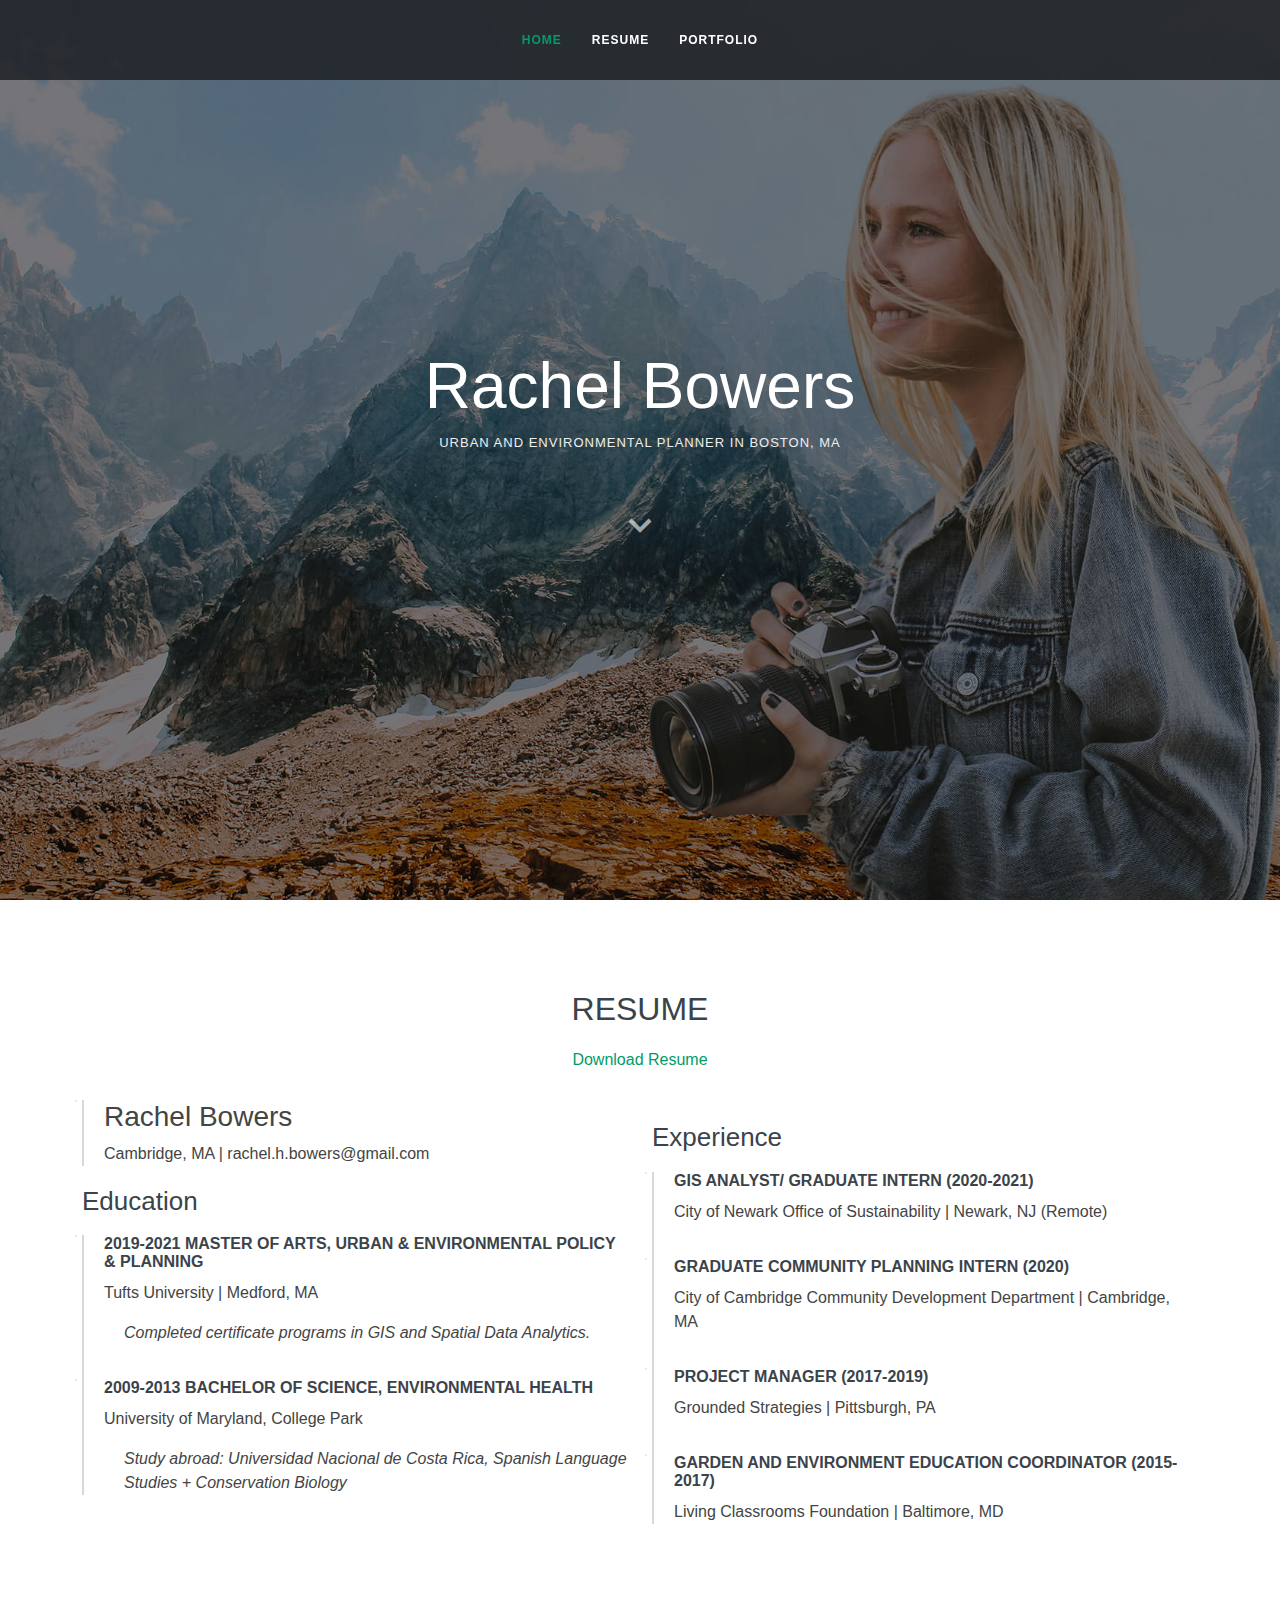
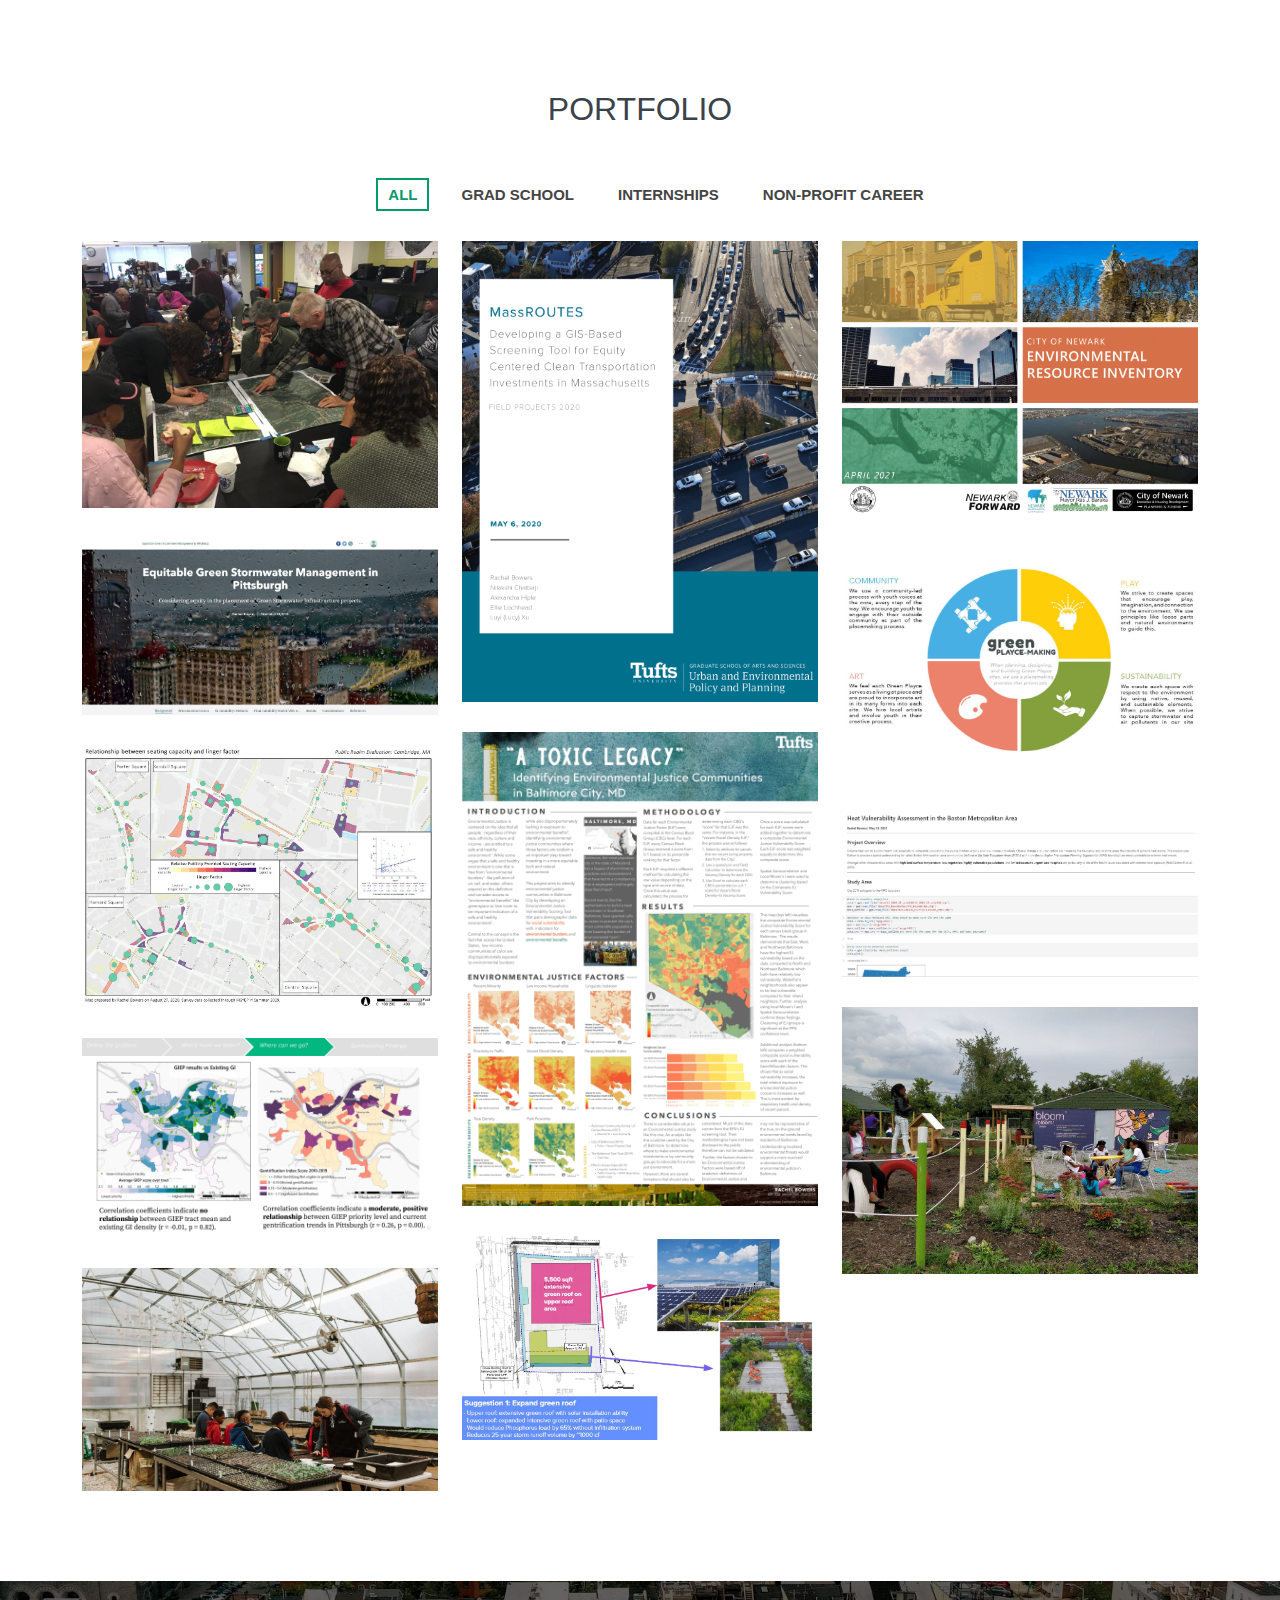
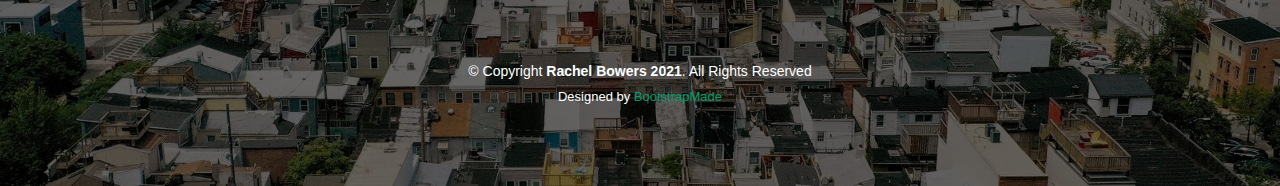
==== index.html @ 79c15deb "updated how to click on portfolio links" ====
<!DOCTYPE html>
<html lang="en">

<head>
  <meta charset="utf-8">
  <meta content="width=device-width, initial-scale=1.0" name="viewport">

  <title>Rachel Bowers Portfolio</title>
  <meta content="" name="description">
  <meta content="" name="keywords">

  <!-- Favicons -->
  <link href="assets/img/favicon.png" rel="icon">
  <link href="assets/img/apple-touch-icon.png" rel="apple-touch-icon">

  <!-- Google Fonts -->
  <link href="https://fonts.googleapis.com/css?family=Open+Sans:300,300i,400,400i,600,600i,700,700i|Raleway:300,300i,400,400i,500,500i,600,600i,700,700i|Satisfy" rel="stylesheet">

  <!-- Vendor CSS Files -->
  <link href="assets/vendor/bootstrap/css/bootstrap.min.css" rel="stylesheet">
  <link href="assets/vendor/bootstrap-icons/bootstrap-icons.css" rel="stylesheet">
  <link href="assets/vendor/boxicons/css/boxicons.min.css" rel="stylesheet">
  <link href="assets/vendor/glightbox/css/glightbox.min.css" rel="stylesheet">
  <link href="assets/vendor/swiper/swiper-bundle.min.css" rel="stylesheet">

  <!-- Template Main CSS File -->
  <link href="assets/css/style.css" rel="stylesheet">

  <!-- =======================================================
  * Template Name: Laura - v4.2.0
  * Template URL: https://bootstrapmade.com/laura-free-creative-bootstrap-theme/
  * Author: BootstrapMade.com
  * License: https://bootstrapmade.com/license/
  ======================================================== -->
</head>

<body>

  <!-- ======= Header ======= -->
  <header id="header" class="fixed-top d-flex justify-content-center align-items-center header-transparent">

    <nav id="navbar" class="navbar">
      <ul>
        <li><a class="nav-link scrollto active" href="#hero">Home</a></li>
        <li><a class="nav-link scrollto" href="#resume">Resume</a></li>
        <li><a class="nav-link scrollto " href="#portfolio">Portfolio</a></li>
      </ul>
      <i class="bi bi-list mobile-nav-toggle"></i>
    </nav><!-- .navbar -->

  </header><!-- End Header -->

  <!-- ======= Hero Section ======= -->
  <section id="hero">
    <div class="hero-container">
      <h1>Rachel Bowers</h1>
      <h2>Urban and Environmental Planner in Boston, MA</h2>
      <a href="#about" class="btn-scroll scrollto" title="Scroll Down"><i class="bx bx-chevron-down"></i></a>
    </div>
  </section><!-- End Hero -->

  <main id="main">

    <!-- ======= My Resume Section ======= -->
    <section id="resume" class="resume">
      <div class="container">

        <div class="section-title">
          <span></span>
          <h2>Resume</h2>
          <p><a href="https://drive.google.com/file/d/1RMdsKe_zw7Ka8RPhaP7Cl99jAhT2v9xY/view?usp=sharing">Download Resume</a></p>
        </div>

        <div class="row">
          <div class="col-lg-6">
            <div class="resume-item pb-0">
              <h3>Rachel Bowers</h3>
              <p> Cambridge, MA | rachel.h.bowers@gmail.com</p>
            </div>

            <h3 class="resume-title">Education</h3>
            <div class="resume-item">
              <h4>2019-2021 Master of Arts, Urban & Environmental Policy & Planning</h4>
              <p>Tufts University | Medford, MA</p>
              <p>
              <ul>
                <p><em>Completed certificate programs in GIS and Spatial Data Analytics.</em> </p>
              </ul>
              </p>
            </div>
            <div class="resume-item">
              <h4>2009-2013 Bachelor of Science, Environmental Health</h4>
              <p>University of Maryland, College Park</p>
              <ul>
                <p><em>Study abroad: Universidad Nacional de Costa Rica, Spanish Language Studies + Conservation Biology</em></p>
            </ul>
            </div>

          </div>
          
          <div class="col-lg-6">
            <h3 class="resume-title">Experience</h3>
            <div class="resume-item">
              <h4>GIS Analyst/ Graduate Intern (2020-2021)</h4>
              <p>City of Newark Office of Sustainability | Newark, NJ (Remote)</p>

            </div>
            <div class="resume-item">
              <h4>Graduate Community Planning Intern (2020)</h4>
              <p>City of Cambridge Community Development Department | Cambridge, MA</p>

            </div>
            <div class="resume-item">
              <h4>Project Manager (2017-2019)</h4>
              <p>Grounded Strategies | Pittsburgh, PA</p>

            </div>
            <div class="resume-item">
              <h4>Garden and Environment Education Coordinator (2015-2017)</h4>
              <p>Living Classrooms Foundation | Baltimore, MD</p>

            </div>
          </div>
        </div>

      </div>
      
    </section><!-- End My Resume Section -->

   
    <!-- ======= My Portfolio Section ======= -->
    <section id="portfolio" class="portfolio">
      <div class="container">

        <div class="section-title">
          <span></span>
          <h2>Portfolio</h2>
          <p></p>
        </div>

        <ul id="portfolio-flters" class="d-flex justify-content-center">
          <li data-filter="*" class="filter-active">All</li>
          <li data-filter=".filter-app">Grad School</li>
          <li data-filter=".filter-card">Internships</li>
          <li data-filter=".filter-web">Non-Profit Career</li>
        </ul>

        <div class="row portfolio-container">



          <div class="col-lg-4 col-md-6 portfolio-item filter-web">
            <div class="portfolio-img"><img src="assets/img/portfolio/GSI-5.jpg" class="img-fluid" alt=""></div>
            <div class="portfolio-info">
              <p><a href= "Grounded_GSI.html" class="details-link" title="Click for Description"> Grounded Green Stormwater Infratructure</a></p>
              <p>Non-Profit Career</p>

            </div>
          </div>

          <div class="col-lg-4 col-md-6 portfolio-item filter-app">
            <div class="portfolio-img"><img src="assets/img/portfolio/MassROUTES_Executive Summary-1.png" class="img-fluid" alt=""></div>
            <div class="portfolio-info">
              <h4>MassROUTES</h4>
              <p>Grad School</p>
              <a href="assets/img/portfolio/MassROUTES_Executive Summary-1.png" data-gallery="portfolioGallery" class="portfolio-lightbox preview-link" title="MassROUTES"><i class="bx bx-plus"></i></a>
              <a href="mass-routes.html" class="details-link" title="More Details"><i class="bx bx-link"></i></a>
            </div>
          </div>

          <div class="col-lg-4 col-md-6 portfolio-item filter-card">
            <div class="portfolio-img"><img src="assets/img/portfolio/newarkcover-1.png" class="img-fluid" alt=""></div>
            <div class="portfolio-info">
              <h4>Newark Environmental Resources Inventory</h4>
              <p>Internships</p>
              <a href="assets/img/portfolio/newarkcover-1.png" data-gallery="portfolioGallery" class="portfolio-lightbox preview-link" title="Newark ERI"><i class="bx bx-plus"></i></a>
              <a href="newark-eri.html" class="details-link" title="More Details"><i class="bx bx-link"></i></a>
            </div>
          </div>

          <div class="col-lg-4 col-md-6 portfolio-item filter-app">
            <div class="portfolio-img"><img src="assets/img/portfolio/storymap.jpeg" class="img-fluid" alt=""></div>
            <div class="portfolio-info">
              <h4>Storymap: GI in Pittsburgh</h4>
              <p>Grad School</p>
              <a href="assets/img/portfolio/storymap.jpeg" data-gallery="portfolioGallery" class="portfolio-lightbox preview-link" title="Storymap: GI in Pittsburgh"><i class="bx bx-plus"></i></a>
              <a href="storymap.html" class="details-link" title="More Details"><i class="bx bx-link"></i></a>
            </div>
          </div>

          <div class="col-lg-4 col-md-6 portfolio-item filter-web">
            <div class="portfolio-img"><img src="assets/img/portfolio/Green-Playce-Making-4.jpg" class="img-fluid" alt=""></div>
            <div class="portfolio-info">
              <h4>Green Play-ces Strategic Planning</h4>
              <p>Non-Profit Career</p>
              <a href="assets/img/portfolio/Green-Playce-Making-4.jpg" data-gallery="portfolioGallery" class="portfolio-lightbox preview-link" title="Green Play-ces Strategic Planning"><i class="bx bx-plus"></i></a>
              <a href="green-playces.html" class="details-link" title="More Details"><i class="bx bx-link"></i></a>
            </div>
          </div>

          <div class="col-lg-4 col-md-6 portfolio-item filter-app">
            <div class="portfolio-img"><img src="assets/img/portfolio/Project Poster (2)-1.jpg" class="img-fluid" alt=""></div>
            <div class="portfolio-info">
              <h4>Environmental Justice in Baltimore</h4>
              <p>Grad School</p>
              <a href="assets/img/portfolio/Project Poster (2)-1.png" data-gallery="portfolioGallery" class="portfolio-lightbox preview-link" title="EJ in Baltimore"><i class="bx bx-plus"></i></a>
              <a href="baltimore.html" class="details-link" title="More Details"><i class="bx bx-link"></i></a>
            </div>
          </div>

          <div class="col-lg-4 col-md-6 portfolio-item filter-card">
            <div class="portfolio-img"><img src="assets/img/portfolio/pubrealm.jpg" class="img-fluid" alt=""></div>
            <div class="portfolio-info">
              <h4>Cambridge Public Life Study</h4>
              <p>Internships</p>
              <a href="assets/img/portfolio/pubrealm.jpg" data-gallery="portfolioGallery" class="portfolio-lightbox preview-link" title="Cambridge Public Life Study"><i class="bx bx-plus"></i></a>
              <a href="cambridge-nhood-planning.html" class="details-link" title="More Details"><i class="bx bx-link"></i></a>
            </div>
          </div>

          <div class="col-lg-4 col-md-6 portfolio-item filter-app">
            <div class="portfolio-img"><img src="assets/img/portfolio/python.jpg" class="img-fluid" alt=""></div>
            <div class="portfolio-info">
              <h4>Python: Heat Vulnerability Assessment</h4>
              <p>Grad School</p>
              <a href="assets/img/portfolio/python.jpg" data-gallery="portfolioGallery" class="portfolio-lightbox preview-link" title="Python Heat Assessment"><i class="bx bx-plus"></i></a>
              <a href="python.html" class="details-link" title="More Details"><i class="bx bx-link"></i></a>
            </div>
          </div>

          <div class="col-lg-4 col-md-6 portfolio-item filter-web">
            <div class="portfolio-img"><img src="assets/img/portfolio/vacant_lot_cover.jpg" class="img-fluid" alt=""></div>
            <div class="portfolio-info">
              <h4>Vacant Lot Reclamation Projects</h4>
              <p>Non-Profit Career</p>
              <a href="assets/img/portfolio/vacant_lot_cover.jpg" data-gallery="portfolioGallery" class="portfolio-lightbox preview-link" title="Vacant Lot Projects"><i class="bx bx-plus"></i></a>
              <a href="vacant-lot-projects.html" class="details-link" title="More Details"><i class="bx bx-link"></i></a>
            </div>
          </div>

          <div class="col-lg-4 col-md-6 portfolio-item filter-app">
            <div class="portfolio-img"><img src="assets/img/portfolio/thesis-7.jpg" class="img-fluid" alt=""></div>
            <div class="portfolio-info">
              <h4>Thesis</h4>
              <p>Grad School</p>
              <a href="assets/img/portfolio/thesis-7.jpg" data-gallery="portfolioGallery" class="portfolio-lightbox preview-link" title="Thesis"><i class="bx bx-plus"></i></a>
              <a href="thesis.html" class="details-link" title="More Details"><i class="bx bx-link"></i></a>
            </div>
          </div>
          
          <div class="col-lg-4 col-md-6 portfolio-item filter-app">
            <div class="portfolio-img"><img src="assets/img/portfolio/LID_Project.jpg" class="img-fluid" alt=""></div>
            <div class="portfolio-info">
              <h4>Planning for Low Impact Development</h4>
              <p>Grad School</p>
              <a href="assets/img/portfolio/LID_Project.jpg" data-gallery="portfolioGallery" class="portfolio-lightbox preview-link" title="Planning for Low Impact Development"><i class="bx bx-plus"></i></a>
              <a href="low-impact-development.html" class="details-link" title="More Details"><i class="bx bx-link"></i></a>
            </div>
          </div>
          
          <div class="col-lg-4 col-md-6 portfolio-item filter-web">
            <div class="portfolio-img"><img src="assets/img/portfolio/living-classrooms-school-bugs-baltimore-maryland-urban-gardening-photos-6-1080x675.jpg" class="img-fluid" alt=""></div>
            <div class="portfolio-info">
              <h4>Baltimore Urban Gardening w/ Students (BUGS)</h4>
              <p>Non-Profit Career</p>
              <a href="assets/img/portfolio/living-classrooms-school-bugs-baltimore-maryland-urban-gardening-photos-6-1080x675.jpg" data-gallery="portfolioGallery" class="portfolio-lightbox preview-link" title="Baltimore Urban Gardening with Students (BUGS)"><i class="bx bx-plus"></i></a>
              <a href="BUGS.html" class="details-link" title="More Details"><i class="bx bx-link"></i></a>
            </div>
          </div>

        </div>

      </div>
    </section><!-- End My Portfolio Section -->




  </main><!-- End #main -->

  <!-- ======= Footer ======= -->
  <footer id="footer">
    <div class="container">

      <div class="copyright">
        &copy; Copyright <strong><span>Rachel Bowers 2021</span></strong>. All Rights Reserved
      </div>
      <div class="credits">
        <!-- All the links in the footer should remain intact. -->
        <!-- You can delete the links only if you purchased the pro version. -->
        <!-- Licensing information: https://bootstrapmade.com/license/ -->
        <!-- Purchase the pro version with working PHP/AJAX contact form: https://bootstrapmade.com/laura-free-creative-bootstrap-theme/ -->
        Designed by <a href="https://bootstrapmade.com/">BootstrapMade</a>
      </div>
    </div>
  </footer><!-- End Footer -->

  <a href="#" class="back-to-top d-flex align-items-center justify-content-center"><i class="bi bi-arrow-up-short"></i></a>

  <!-- Vendor JS Files -->
  <script src="assets/vendor/bootstrap/js/bootstrap.bundle.min.js"></script>
  <script src="assets/vendor/glightbox/js/glightbox.min.js"></script>
  <script src="assets/vendor/isotope-layout/isotope.pkgd.min.js"></script>
  <script src="assets/vendor/php-email-form/validate.js"></script>
  <script src="assets/vendor/purecounter/purecounter.js"></script>
  <script src="assets/vendor/swiper/swiper-bundle.min.js"></script>
  <script src="assets/vendor/waypoints/noframework.waypoints.js"></script>

  <!-- Template Main JS File -->
  <script src="assets/js/main.js"></script>

</body>

</html>
---- assets/css/style.css ----
/**
* Template Name: Laura - v4.2.0
* Template URL: https://bootstrapmade.com/laura-free-creative-bootstrap-theme/
* Author: BootstrapMade.com
* License: https://bootstrapmade.com/license/
*/

/*--------------------------------------------------------------
# General
--------------------------------------------------------------*/
body {
  font-family: "Segoe UI", sans-serif;
  color: #444444;
}

a {
  color: #029B69;
  text-decoration: none;
}

a:hover {
  color: #029B69;
  text-decoration: none;
}

h1, h2, h3, h4, h5, h6 {
  font-family: "Segoe UI", sans-serif;
}

/*--------------------------------------------------------------
# Back to top button
--------------------------------------------------------------*/
.back-to-top {
  position: fixed;
  visibility: hidden;
  opacity: 0;
  right: 15px;
  bottom: 15px;
  z-index: 996;
  background: #029B69;
  width: 40px;
  height: 40px;
  border-radius: 4px;
  transition: all 0.4s;
}

.back-to-top i {
  font-size: 28px;
  color: #fff;
  line-height: 0;
}

.back-to-top:hover {
  background: #029B69;
  color: #fff;
}

.back-to-top.active {
  visibility: visible;
  opacity: 1;
}

/*--------------------------------------------------------------
# Header
--------------------------------------------------------------*/
#header {
  z-index: 997;
  transition: all 0.5s;
  height: 80px;
  background: rgba(25, 28, 31, 0.8);
}

#header.header-transparent {
  background: rgba(25, 28, 31, 0.8);
}

#header.header-scrolled {
  height: 60px;
  background: rgba(25, 28, 31, 0.8);
}

/*--------------------------------------------------------------
# Navigation Menu
--------------------------------------------------------------*/
/**
* Desktop Navigation 
*/
.navbar {
  padding: 0;
}

.navbar ul {
  margin: 0;
  padding: 0;
  display: flex;
  list-style: none;
  align-items: center;
}

.navbar li {
  position: relative;
}

.navbar a {
  display: flex;
  align-items: center;
  justify-content: space-between;
  padding: 10px 15px;
  color: #fff;
  white-space: nowrap;
  transition: 0.3s;
  font-size: 12px;
  font-family: "Segoe UI", sans-serif;
  text-transform: uppercase;
  font-weight: 600;
  letter-spacing: 1px;
}

.navbar a i {
  font-size: 12px;
  line-height: 0;
  margin-left: 5px;
}

.navbar a:hover, .navbar .active, .navbar li:hover > a {
  color: #029B69;
}

.navbar .dropdown ul {
  display: block;
  position: absolute;
  left: 14px;
  top: calc(100% + 30px);
  margin: 0;
  padding: 10px 0;
  z-index: 99;
  opacity: 0;
  visibility: hidden;
  background: #fff;
  box-shadow: 0px 0px 30px rgba(127, 137, 161, 0.25);
  transition: 0.3s;
  border-radius: 4px;
}

.navbar .dropdown ul li {
  min-width: 200px;
}

.navbar .dropdown ul a {
  padding: 10px 20px;
  font-size: 14px;
  text-transform: none;
  font-weight: 400;
  color: #3b434a;
  letter-spacing: 1px;
}

.navbar .dropdown ul a i {
  font-size: 12px;
}

.navbar .dropdown ul a:hover, .navbar .dropdown ul .active:hover, .navbar .dropdown ul li:hover > a {
  color: #029B69;
}

.navbar .dropdown:hover > ul {
  opacity: 1;
  top: 100%;
  visibility: visible;
}

.navbar .dropdown .dropdown ul {
  top: 0;
  left: calc(100% - 30px);
  visibility: hidden;
}

.navbar .dropdown .dropdown:hover > ul {
  opacity: 1;
  top: 0;
  left: 100%;
  visibility: visible;
}

@media (max-width: 1366px) {
  .navbar .dropdown .dropdown ul {
    left: -90%;
  }
  .navbar .dropdown .dropdown:hover > ul {
    left: -100%;
  }
}

/**
* Mobile Navigation 
*/
.mobile-nav-toggle {
  color: #fff;
  font-size: 28px;
  cursor: pointer;
  display: none;
  line-height: 0;
  transition: 0.5s;
}

@media (max-width: 991px) {
  .mobile-nav-toggle {
    display: block;
  }
  .navbar ul {
    display: none;
  }
}

.navbar-mobile {
  position: fixed;
  overflow: hidden;
  top: 0;
  right: 0;
  left: 0;
  bottom: 0;
  background: rgba(36, 41, 46, 0.9);
  transition: 0.3s;
  z-index: 999;
}

.navbar-mobile .mobile-nav-toggle {
  position: absolute;
  top: 15px;
  right: 15px;
}

.navbar-mobile ul {
  display: block;
  position: absolute;
  top: 55px;
  right: 15px;
  bottom: 15px;
  left: 15px;
  padding: 10px 0;
  border-radius: 10px;
  background-color: #fff;
  overflow-y: auto;
  transition: 0.3s;
}

.navbar-mobile a {
  padding: 10px 20px;
  font-size: 14px;
  color: #3b434a;
}

.navbar-mobile a:hover, .navbar-mobile .active, .navbar-mobile li:hover > a {
  color: #029B69;
}

.navbar-mobile .getstarted {
  margin: 15px;
}

.navbar-mobile .dropdown ul {
  position: static;
  display: none;
  margin: 10px 20px;
  padding: 10px 0;
  z-index: 99;
  opacity: 1;
  visibility: visible;
  background: #fff;
  box-shadow: 0px 0px 30px rgba(127, 137, 161, 0.25);
}

.navbar-mobile .dropdown ul li {
  min-width: 200px;
}

.navbar-mobile .dropdown ul a {
  padding: 10px 20px;
}

.navbar-mobile .dropdown ul a i {
  font-size: 12px;
}

.navbar-mobile .dropdown ul a:hover, .navbar-mobile .dropdown ul .active:hover, .navbar-mobile .dropdown ul li:hover > a {
  color: #029B69;
}

.navbar-mobile .dropdown > .dropdown-active {
  display: block;
}

/*--------------------------------------------------------------
# Hero Section
--------------------------------------------------------------*/
#hero {
  width: 100%;
  height: 100vh;
  background: url("../img/hero-bg.jpg") top right;
  background-size: cover;
  position: relative;
}

#hero:before {
  content: "";
  background: rgba(0, 0, 0, 0.452);
  position: absolute;
  bottom: 0;
  top: 0;
  left: 0;
  right: 0;
}

#hero .hero-container {
  position: absolute;
  bottom: 0;
  top: 0;
  left: 0;
  right: 0;
  display: flex;
  justify-content: center;
  align-items: center;
  flex-direction: column;
  padding: 0 15px;
}

#hero h1 {
  margin: 0 0 10px 0;
  font-size: 64px;
  font-family: "Segoe UI", sans-serif;
  color: #fff;
}

#hero h2 {
  color: #eee;
  margin-bottom: 50px;
  font-size: 13px;
  font-weight: 500;
  letter-spacing: 1px;
  text-transform: uppercase;
}

#hero .btn-scroll {
  transition: 0.4s;
  color: rgba(255, 255, 255, 0.6);
  animation: up-down 1s ease-in-out infinite alternate-reverse both;
}

#hero .btn-scroll i {
  font-size: 48px;
}

#hero .btn-scroll:hover {
  color: #029B69;
}

@media (min-width: 1024px) {
  #hero {
    background-attachment: fixed;
  }
}

@media (max-width: 575px) {
  #hero h1 {
    font-size: 40px;
  }
  #hero h2 {
    text-align: center;
    margin-bottom: 30px;
  }
}

@-webkit-keyframes up-down {
  0% {
    transform: translateY(5px);
  }
  100% {
    transform: translateY(-5px);
  }
}

@keyframes up-down {
  0% {
    transform: translateY(5px);
  }
  100% {
    transform: translateY(-5px);
  }
}

/*--------------------------------------------------------------
# Sections General
--------------------------------------------------------------*/
section {
  padding: 60px 0;
}

.section-bg {
  background-color: white;
}

.section-title {
  text-align: center;
  padding: 30px 0;
  position: relative;
}

.section-title h2 {
  font-size: 32px;
  font-weight: 500;
  text-transform: uppercase;
  margin-bottom: 20px;
  padding-bottom: 0;
  color: #3b434a;
  position: relative;
  z-index: 2;
}

.section-title span {
  position: absolute;
  top: 30px;
  color: #eef0f2;
  left: 0;
  right: 0;
  z-index: 1;
  font-weight: 700;
  font-size: 52px;
  text-transform: uppercase;
  line-height: 0;
}

.section-title p {
  margin-bottom: 0;
  position: relative;
  z-index: 2;
}

@media (max-width: 575px) {
  .section-title h2 {
    font-size: 28px;
    margin-bottom: 15px;
  }
  .section-title span {
    font-size: 38px;
  }
}

/*--------------------------------------------------------------
# Breadcrumbs
--------------------------------------------------------------*/
.breadcrumbs {
  padding: 20px 0;
  background-color: #f4f5f6;
  min-height: 40px;
  margin-top: 78px;
}

@media (max-width: 992px) {
  .breadcrumbs {
    margin-top: 60px;
  }
}

.breadcrumbs h2 {
  font-size: 24px;
  font-weight: 300;
  margin: 0;
}

@media (max-width: 992px) {
  .breadcrumbs h2 {
    margin: 0 0 10px 0;
  }
}

.breadcrumbs ol {
  display: flex;
  flex-wrap: wrap;
  list-style: none;
  padding: 0;
  margin: 0;
  font-size: 14px;
}

.breadcrumbs ol li + li {
  padding-left: 10px;
}

.breadcrumbs ol li + li::before {
  display: inline-block;
  padding-right: 10px;
  color: #6c757d;
  content: "/";
}

@media (max-width: 768px) {
  .breadcrumbs .d-flex {
    display: block !important;
  }
  .breadcrumbs ol {
    display: block;
  }
  .breadcrumbs ol li {
    display: inline-block;
  }
}

/*--------------------------------------------------------------
# About Me
--------------------------------------------------------------*/
.about .content h3 {
  font-weight: 300;
  font-size: 26px;
  color: #3b434a;
  text-transform: uppercase;
}

.about .content ul {
  list-style: none;
  padding: 0;
}

.about .content ul li {
  margin-bottom: 20px;
  display: flex;
  align-items: center;
}

.about .content ul strong {
  margin-right: 10px;
}

.about .content ul i {
  font-size: 16px;
  margin-right: 5px;
  color: #029B69;
  line-height: 0;
}

.about .content p:last-child {
  margin-bottom: 0;
}

.about .content .count-box {
  width: 100%;
}

.about .content .count-box i {
  display: block;
  font-size: 36px;
  color: #029B69;
  float: left;
  line-height: 0;
}

.about .content .count-box span {
  font-size: 36px;
  line-height: 30px;
  display: block;
  font-weight: 700;
  color: #3b434a;
  margin-left: 50px;
}

.about .content .count-box p {
  padding: 15px 0 0 0;
  margin: 0 0 0 50px;
  font-family: "Segoe UI", sans-serif;
  font-size: 14px;
  color: #5d6a75;
}

.about .content .count-box a {
  font-weight: 600;
  display: block;
  margin-top: 20px;
  color: #5d6a75;
  font-size: 15px;
  font-family: "Satisfy", serif;
  transition: ease-in-out 0.3s;
}

.about .content .count-box a:hover {
  color: #82909c;
}

.about .image {
  background: url("../img/me.jpg") center center no-repeat;
  background-size: cover;
  min-height: 500px;
}

.about .skills-content {
  margin-top: 30px;
}

.about .skills-content .progress {
  height: 60px;
  display: block;
  background: none;
  border-radius: 0;
}

.about .skills-content .progress .skill {
  padding: 10px 0;
  margin: 0 0 6px 0;
  text-transform: uppercase;
  display: block;
  font-weight: 700;
  font-family: "Segoe UI", sans-serif;
  color: #3b434a;
}

.about .skills-content .progress .skill .val {
  float: right;
  font-style: normal;
}

.about .skills-content .progress-bar-wrap {
  background: #e6e8eb;
}

.about .skills-content .progress-bar {
  width: 1px;
  height: 10px;
  transition: .9s;
  background-color: #029B69;
}

/*--------------------------------------------------------------
# My Resume
--------------------------------------------------------------*/
.resume .resume-title {
  font-size: 26px;
  font-weight: 500;
  margin-top: 20px;
  margin-bottom: 20px;
  color: #3b434a;
}

.resume .resume-item {
  padding: 0 0 20px 20px;
  margin-top: -2px;
  border-left: 2px solid #d6d9db;
  position: relative;
}

.resume .resume-item h4 {
  line-height: 18px;
  font-size: 16px;
  font-weight: 600;
  text-transform: uppercase;
  color: #3b434a;
  margin-bottom: 10px;
}

.resume .resume-item h5 {
  font-size: 16px;
  background: #eef0f2;
  padding: 5px 15px;
  display: inline-block;
  font-weight: 600;
  margin-bottom: 10px;
}

.resume .resume-item ul {
  padding-left: 20px;
}

.resume .resume-item ul li {
  padding-bottom: 10px;
}

.resume .resume-item:last-child {
  padding-bottom: 0;
}

.resume .resume-item::before {
  content: "";
  position: absolute;
  width: 0px;
  height: 0px;
  border-radius: 10px;
  left: -9px;
  top: 0;
  background: #fff;
  border: 1px solid #d6d9db;
}

/*--------------------------------------------------------------
# My Services
--------------------------------------------------------------*/
.services .icon-box {
  padding: 30px;
  position: relative;
  overflow: hidden;
  background: #fff;
  box-shadow: 0 10px 29px 0 rgba(68, 88, 144, 0.1);
  transition: all 0.3s ease-in-out;
  text-align: center;
  border: 1px solid #fff;
}

.services .icon {
  margin: 0 auto 20px auto;
  padding-top: 17px;
  display: inline-block;
  text-align: center;
  border-radius: 50%;
  width: 72px;
  height: 72px;
  background: #029B69;
}

.services .icon i {
  font-size: 36px;
  line-height: 1;
  color: #ffffff;
}

.services .title {
  font-weight: 700;
  margin-bottom: 15px;
  font-size: 18px;
}

.services .title a {
  color: #111;
  transition: 0.3s;
}

.services .description {
  font-size: 15px;
  line-height: 28px;
  margin-bottom: 0;
}

.services .icon-box:hover {
  border-color: #029B69;
}

.services .icon-box:hover .title a {
  color: #029B69;
}

/*--------------------------------------------------------------
# Testimonials
--------------------------------------------------------------*/
.testimonials {
  padding: 80px 0;
  background: url("../img/testimonials-bg.jpg") no-repeat;
  background-position: center center;
  background-size: cover;
  position: relative;
}

.testimonials::before {
  content: "";
  position: absolute;
  left: 0;
  right: 0;
  top: 0;
  bottom: 0;
  background: rgba(14, 16, 17, 0.7);
}

.testimonials .section-header {
  margin-bottom: 40px;
}

.testimonials .testimonial-item {
  text-align: center;
  color: #fff;
}

.testimonials .testimonial-item .testimonial-img {
  width: 100px;
  border-radius: 50%;
  border: 6px solid rgba(255, 255, 255, 0.15);
  margin: 0 auto;
}

.testimonials .testimonial-item h3 {
  font-size: 20px;
  margin: 10px 0 5px 0;
  color: #fff;
}

.testimonials .testimonial-item h4 {
  font-size: 14px;
  color: #ddd;
  margin: 0 0 15px 0;
}

.testimonials .testimonial-item .quote-icon-left, .testimonials .testimonial-item .quote-icon-right {
  color: rgba(255, 255, 255, 0.4);
  font-size: 26px;
}

.testimonials .testimonial-item .quote-icon-left {
  display: inline-block;
  left: -5px;
  position: relative;
}

.testimonials .testimonial-item .quote-icon-right {
  display: inline-block;
  right: -5px;
  position: relative;
  top: 10px;
}

.testimonials .testimonial-item p {
  font-style: italic;
  margin: 0 auto 15px auto;
  color: #eee;
}

.testimonials .swiper-pagination {
  margin-top: 20px;
  position: relative;
}

.testimonials .swiper-pagination .swiper-pagination-bullet {
  width: 12px;
  height: 12px;
  opacity: 1;
  background-color: rgba(255, 255, 255, 0.4);
}

.testimonials .swiper-pagination .swiper-pagination-bullet-active {
  background-color: #029B69;
}

@media (min-width: 992px) {
  .testimonials .testimonial-item p {
    width: 80%;
  }
}

/*--------------------------------------------------------------
# My Portfolio
--------------------------------------------------------------*/
.portfolio #portfolio-flters {
  list-style: none;
  margin-bottom: 20px;
}

.portfolio #portfolio-flters li {
  cursor: pointer;
  display: inline-block;
  margin: 0 10px 10px 10px;
  font-size: 15px;
  font-weight: 600;
  line-height: 1;
  padding: 7px 10px;
  text-transform: uppercase;
  color: #444444;
  transition: all 0.3s ease-in-out;
  border: 2px solid #fff;
}

.portfolio #portfolio-flters li:hover, .portfolio #portfolio-flters li.filter-active {
  color: #029B69;
  border-color: #029B69;
}

.portfolio .portfolio-item {
  margin-bottom: 30px;
}

.portfolio .portfolio-item .portfolio-img {
  overflow: hidden;
}

.portfolio .portfolio-item .portfolio-img img {
  transition: all 0.8s ease-in-out;
}

.portfolio .portfolio-item .portfolio-info {
  opacity: 0;
  position: absolute;
  left: 15px;
  bottom: 0;
  z-index: 3;
  right: 15px;
  transition: all ease-in-out 0.3s;
  background: rgba(0, 0, 0, 0.5);
  padding: 10px 15px;
}

.portfolio .portfolio-item .portfolio-info h4 {
  font-size: 18px;
  color: #fff;
  font-weight: 600;
  color: #fff;
  margin-bottom: 0px;
}

.portfolio .portfolio-item .portfolio-info p {
  color: rgba(255, 255, 255, 0.8);
  font-size: 14px;
  margin-bottom: 0;
}

.portfolio .portfolio-item .portfolio-info .preview-link, .portfolio .portfolio-item .portfolio-info .details-link {
  font-size: 18px;
  color: #fff;
  font-weight: 600;
  margin-bottom: 0px;
}

.portfolio .portfolio-item .portfolio-info .preview-link:hover, .portfolio .portfolio-item .portfolio-info .details-link:hover {
  color: #029B69;
}


.portfolio .portfolio-item:hover .portfolio-img img {
  transform: scale(1.2);
}

.portfolio .portfolio-item:hover .portfolio-info {
  opacity: 1;
}

/*--------------------------------------------------------------
# Portfolio Details
--------------------------------------------------------------*/
.portfolio-details {
  padding-top: 40px;
}

.portfolio-details .portfolio-details-slider img {
  width: 100%;
}

.portfolio-details .portfolio-details-slider .swiper-pagination {
  margin-top: 20px;
  position: relative;
}

.portfolio-details .portfolio-details-slider .swiper-pagination .swiper-pagination-bullet {
  width: 12px;
  height: 12px;
  background-color: #fff;
  opacity: 1;
  border: 1px solid #029B69;
}

.portfolio-details .portfolio-details-slider .swiper-pagination .swiper-pagination-bullet-active {
  background-color: #029B69;
}

.portfolio-details .portfolio-info {
  padding: 30px;
  box-shadow: 0px 0 30px rgba(59, 67, 74, 0.08);
}

.portfolio-details .portfolio-info h3 {
  font-size: 22px;
  font-weight: 300;
  margin-bottom: 20px;
  padding-bottom: 20px;
  border-bottom: 1px solid #eee;
}

.portfolio-details .portfolio-info ul {
  list-style: none;
  padding: 0;
  font-size: 15px;
}

.portfolio-details .portfolio-info ul li + li {
  margin-top: 10px;
}

.portfolio-details .portfolio-description {
  padding-top: 30px;
}

.portfolio-details .portfolio-description h2 {
  font-size: 26px;
  font-weight: 700;
  margin-bottom: 20px;
}

.portfolio-details .portfolio-description p {
  padding: 0;
}

/*--------------------------------------------------------------
# Pricing
--------------------------------------------------------------*/
.pricing .box {
  padding: 20px;
  background: #fff;
  text-align: center;
  box-shadow: 0px 0px 4px rgba(0, 0, 0, 0.12);
  border-radius: 5px;
  position: relative;
  overflow: hidden;
}

.pricing h3 {
  font-weight: 400;
  margin: -20px -20px 20px -20px;
  padding: 20px 15px;
  font-size: 16px;
  font-weight: 300;
  color: #777777;
  background: #f8f8f8;
}

.pricing h4 {
  font-size: 36px;
  color: #029B69;
  font-weight: 600;
  font-family: "Open Sans", sans-serif;
  margin-bottom: 20px;
}

.pricing h4 sup {
  font-size: 20px;
  top: -12px;
  left: -3px;
}

.pricing h4 span {
  color: #bababa;
  font-size: 16px;
  font-weight: 300;
}

.pricing ul {
  padding: 0;
  list-style: none;
  color: #444444;
  text-align: center;
  line-height: 20px;
  font-size: 14px;
}

.pricing ul li {
  padding-bottom: 16px;
}

.pricing ul i {
  color: #029B69;
  font-size: 18px;
  padding-right: 4px;
}

.pricing ul .na {
  color: #ccc;
  text-decoration: line-through;
}

.pricing .btn-wrap {
  margin: 20px -20px -20px -20px;
  padding: 20px 15px;
  background: #f8f8f8;
  text-align: center;
}

.pricing .btn-buy {
  background: #029B69;
  display: inline-block;
  padding: 8px 35px;
  border-radius: 4px;
  color: #fff;
  transition: none;
  font-size: 14px;
  font-weight: 400;
  font-family: "Segoe UI", sans-serif;
  font-weight: 600;
  transition: 0.3s;
}

.pricing .btn-buy:hover {
  background: #029B69;
}

.pricing .featured h3 {
  color: #fff;
  background: #029B69;
}

.pricing .advanced {
  width: 200px;
  position: absolute;
  top: 18px;
  right: -68px;
  transform: rotate(45deg);
  z-index: 1;
  font-size: 14px;
  padding: 1px 0 3px 0;
  background: #029B69;
  color: #fff;
}

/*--------------------------------------------------------------
# Contact Me
--------------------------------------------------------------*/
.contact .info-box {
  color: #444444;
  text-align: center;
  box-shadow: 0 0 30px rgba(214, 215, 216, 0.6);
  padding: 20px 0 30px 0;
}

.contact .info-box i.bx {
  font-size: 24px;
  color: #029B69;
  border-radius: 50%;
  padding: 15px;
  background: #fff6e4;
}

.contact .info-box h3 {
  font-size: 20px;
  color: #777777;
  font-weight: 300;
  margin: 10px 0;
}

.contact .info-box p {
  padding: 0;
  line-height: 24px;
  font-size: 14px;
  margin-bottom: 0;
}

.contact .social-links {
  margin-top: 15px;
  display: flex;
  justify-content: center;
}

.contact .social-links a {
  font-size: 18px;
  display: inline-block;
  color: #687683;
  line-height: 1;
  margin: 0 8px;
  transition: 0.3s;
  padding: 14px;
  border-radius: 50px;
  border: 1px solid #dde1e4;
}

.contact .social-links a:hover {
  color: #fff;
  border-color: #029B69;
  background: #029B69;
}

.contact .php-email-form {
  box-shadow: 0 0 30px rgba(214, 215, 216, 0.6);
  padding: 27px;
}

.contact .php-email-form .validate {
  display: none;
  color: red;
  margin: 0 0 15px 0;
  font-weight: 400;
  font-size: 13px;
}

.contact .php-email-form .error-message {
  display: none;
  color: #fff;
  background: #ed3c0d;
  text-align: left;
  padding: 15px;
  font-weight: 600;
}

.contact .php-email-form .error-message br + br {
  margin-top: 25px;
}

.contact .php-email-form .sent-message {
  display: none;
  color: #fff;
  background: #18d26e;
  text-align: center;
  padding: 15px;
  font-weight: 600;
}

.contact .php-email-form .loading {
  display: none;
  background: #fff;
  text-align: center;
  padding: 15px;
}

.contact .php-email-form .loading:before {
  content: "";
  display: inline-block;
  border-radius: 50%;
  width: 24px;
  height: 24px;
  margin: 0 10px -6px 0;
  border: 3px solid #18d26e;
  border-top-color: #eee;
  -webkit-animation: animate-loading 1s linear infinite;
  animation: animate-loading 1s linear infinite;
}

.contact .php-email-form input, .contact .php-email-form textarea {
  border-radius: 0;
  box-shadow: none;
  font-size: 14px;
}

.contact .php-email-form input::focus, .contact .php-email-form textarea::focus {
  background-color: #029B69;
}

.contact .php-email-form input {
  padding: 10px 15px;
}

.contact .php-email-form textarea {
  padding: 12px 15px;
}

.contact .php-email-form button[type="submit"] {
  background: #029B69;
  border: 0;
  padding: 10px 24px;
  color: #fff;
  transition: 0.4s;
  border-radius: 5px;
}

.contact .php-email-form button[type="submit"]:hover {
  background: #029B69;
}

@-webkit-keyframes animate-loading {
  0% {
    transform: rotate(0deg);
  }
  100% {
    transform: rotate(360deg);
  }
}

@keyframes animate-loading {
  0% {
    transform: rotate(0deg);
  }
  100% {
    transform: rotate(360deg);
  }
}

/*--------------------------------------------------------------
# Footer
--------------------------------------------------------------*/
#footer {
  background: url("../img/footer-bg.jpg") top center no-repeat;
  background-size: cover;
  color: #fff;
  font-size: 14px;
  text-align: center;
  padding: 80px 0;
  position: relative;
}

#footer::before {
  content: "";
  position: absolute;
  left: 0;
  right: 0;
  top: 0;
  bottom: 0;
  background: rgba(0, 0, 0, 0.6);
}

#footer .container {
  position: relative;
}

#footer h3 {
  font-size: 36px;
  font-weight: 300;
  color: #fff;
  position: relative;
  font-family: "Segoe UI", sans-serif;
  padding: 0;
  margin: 0 0 15px 0;
}

#footer p {
  font-size: 15;
  font-style: italic;
  padding: 0;
  margin: 0 0 40px 0;
}

#footer .social-links {
  margin: 0 0 40px 0;
}

#footer .social-links a {
  font-size: 18px;
  display: inline-block;
  background: #029B69;
  color: #fff;
  line-height: 1;
  padding: 8px 0;
  margin-right: 4px;
  border-radius: 50%;
  text-align: center;
  width: 36px;
  height: 36px;
  transition: 0.3s;
}

#footer .social-links a:hover {
  background: #029B69;
  color: #fff;
  text-decoration: none;
}

#footer .copyright {
  margin: 0 0 5px 0;
}

#footer .credits {
  font-size: 13px;
}
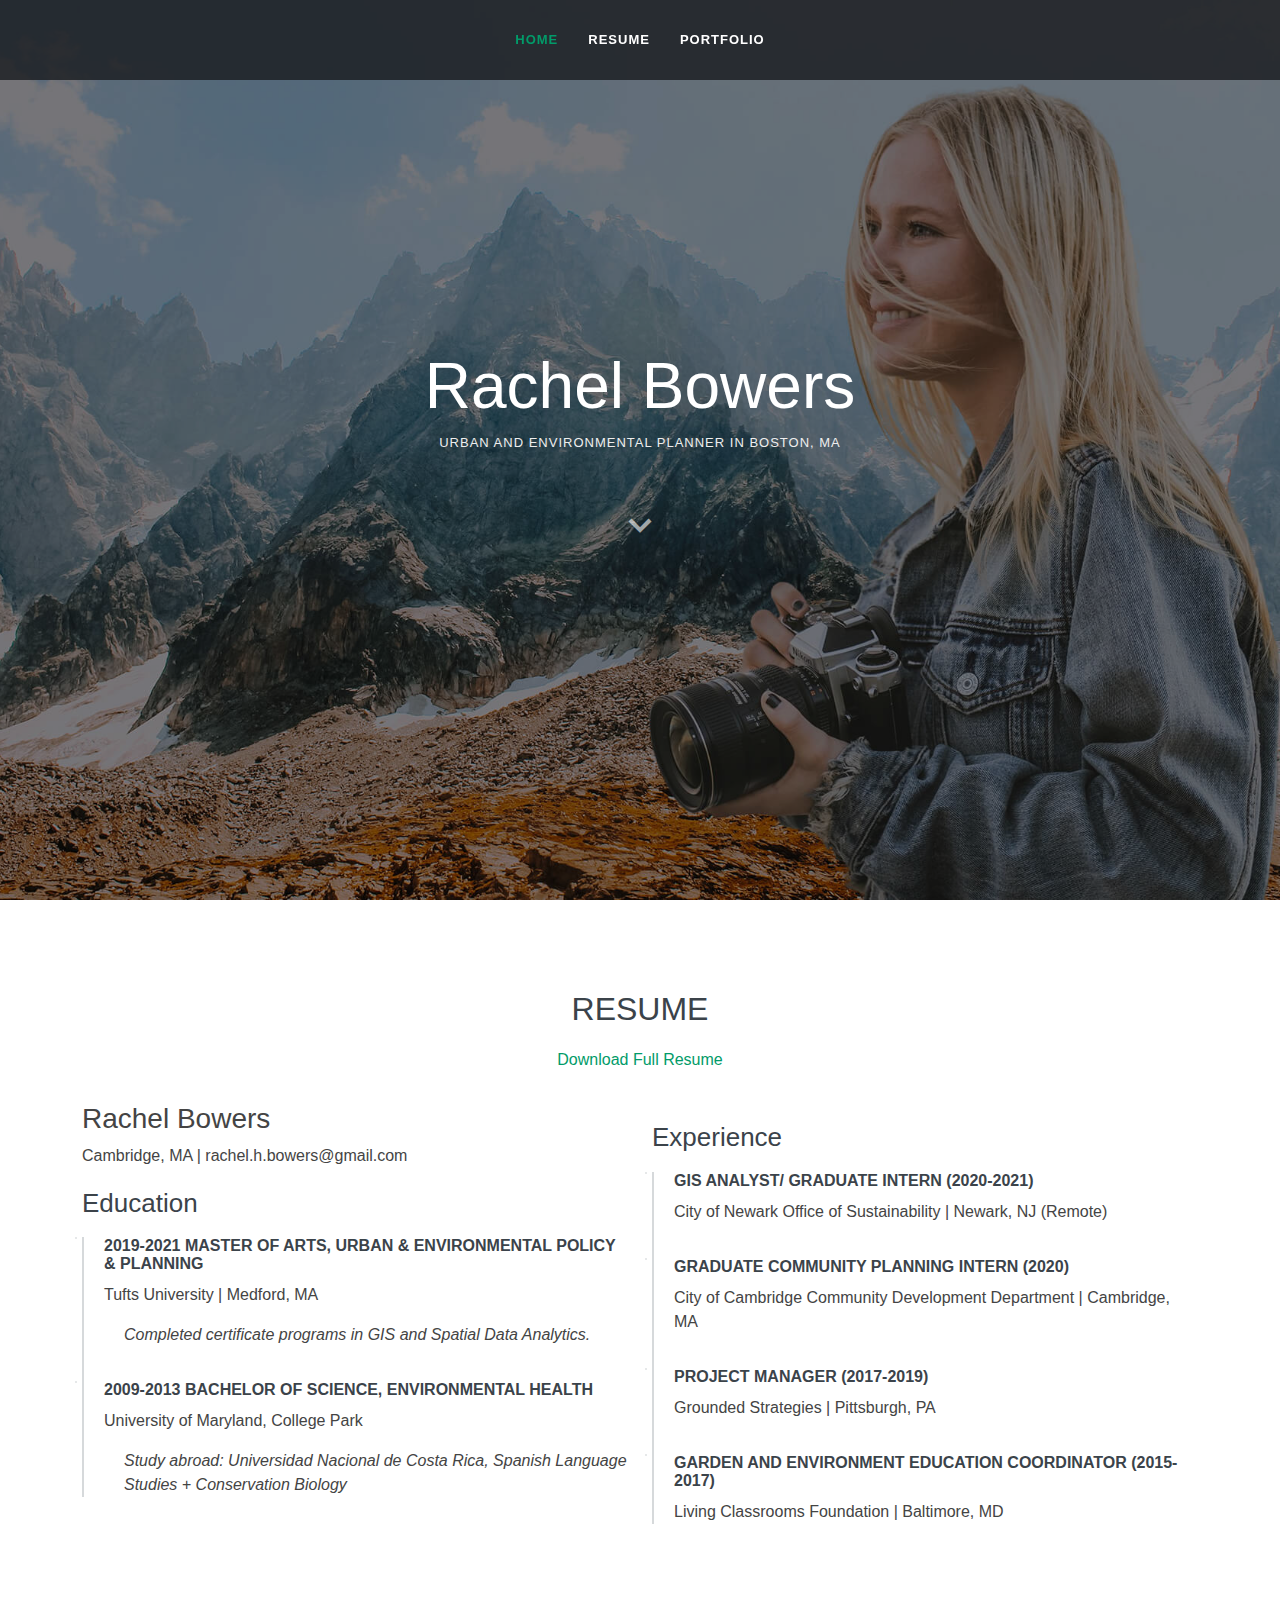
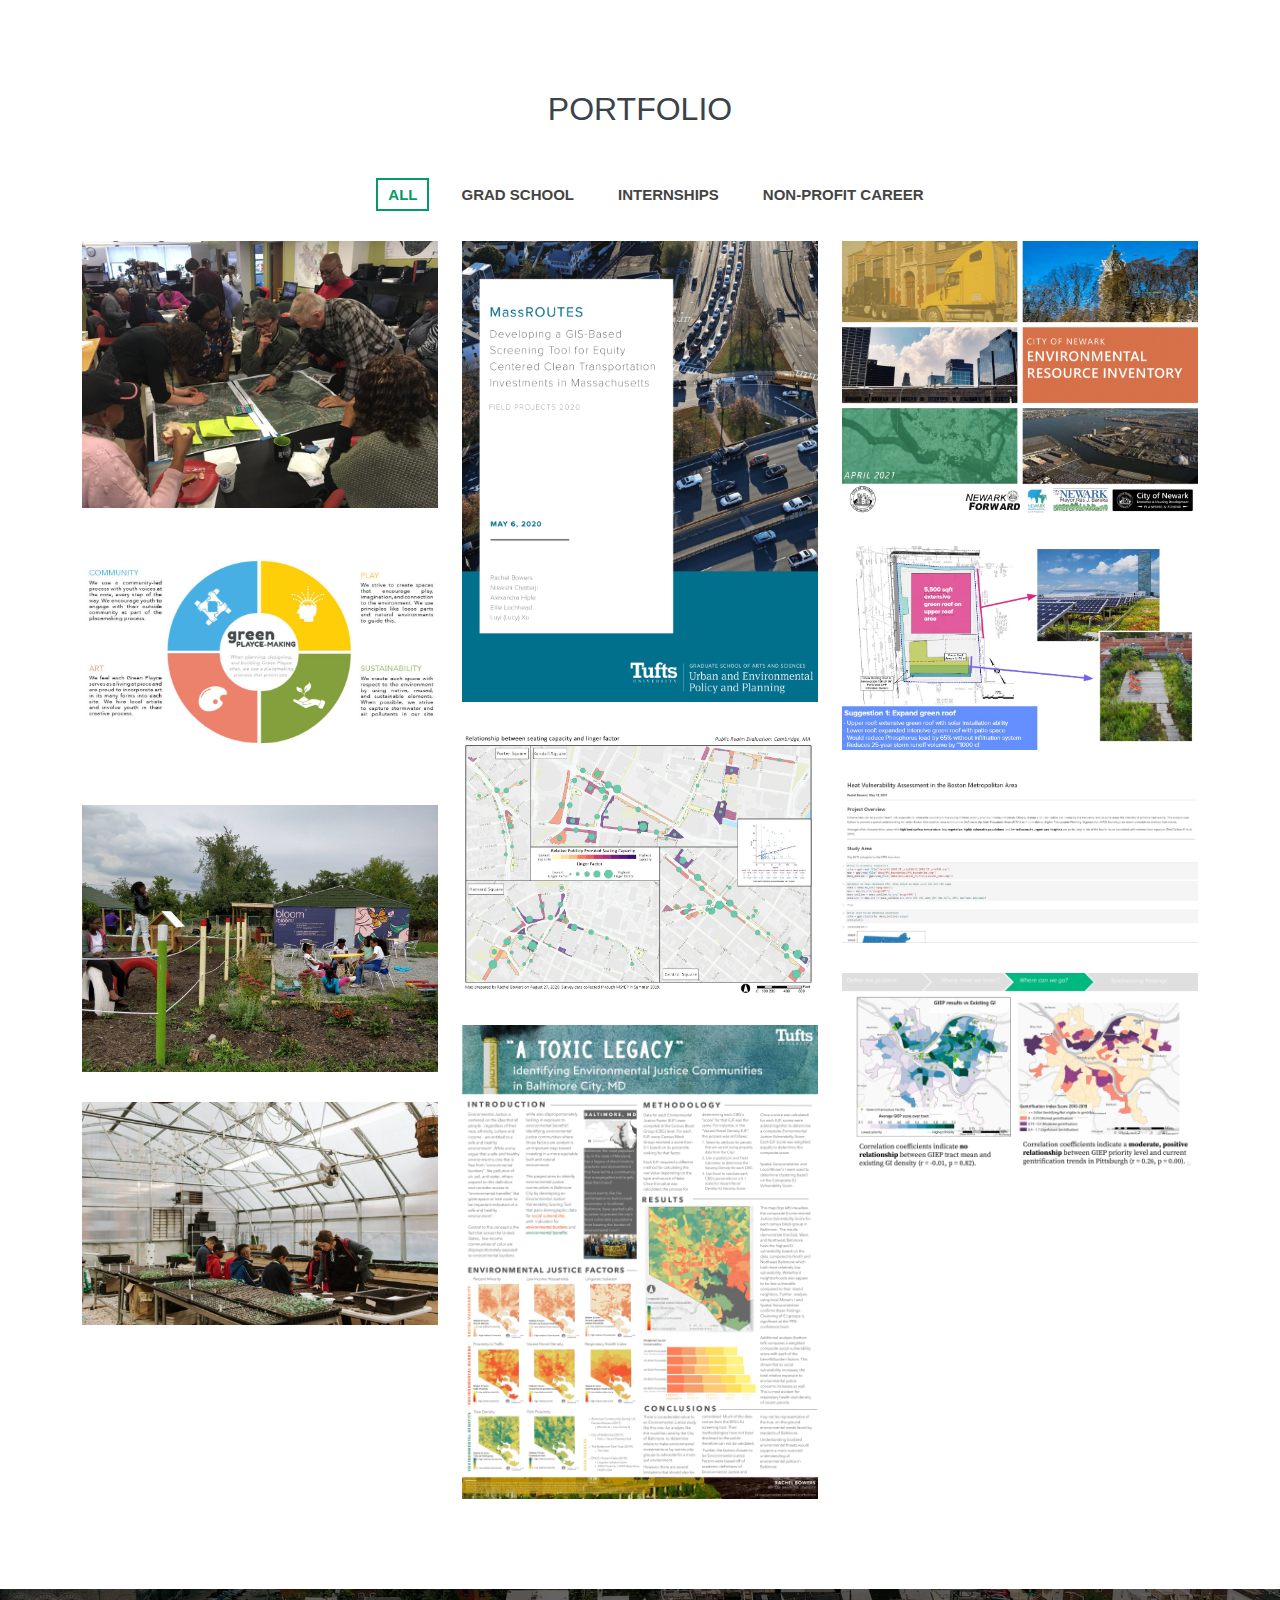
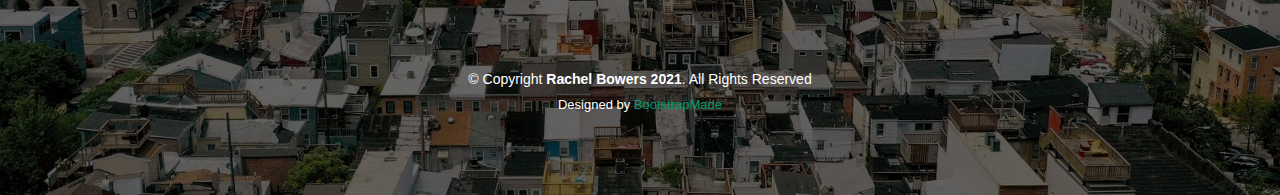
==== commit 9614462c: "style update for resume" ====
--- a/index.html
+++ b/index.html
@@ -68,12 +68,12 @@
         <div class="section-title">
           <span></span>
           <h2>Resume</h2>
-          <p><a href="https://drive.google.com/file/d/1RMdsKe_zw7Ka8RPhaP7Cl99jAhT2v9xY/view?usp=sharing">Download Resume</a></p>
+          <p><a href="https://drive.google.com/file/d/1RMdsKe_zw7Ka8RPhaP7Cl99jAhT2v9xY/view?usp=sharing">Download Full Resume</a></p>
         </div>
 
         <div class="row">
           <div class="col-lg-6">
-            <div class="resume-item pb-0">
+            <div class="resume-first">
               <h3>Rachel Bowers</h3>
               <p> Cambridge, MA | rachel.h.bowers@gmail.com</p>
             </div>
@@ -150,121 +150,113 @@
 
 
           <div class="col-lg-4 col-md-6 portfolio-item filter-web">
-            <div class="portfolio-img"><img src="assets/img/portfolio/GSI-5.jpg" class="img-fluid" alt=""></div>
-            <div class="portfolio-info">
-              <p><a href= "Grounded_GSI.html" class="details-link" title="Click for Description"> Grounded Green Stormwater Infratructure</a></p>
+            <div class="portfolio-img">
+              <img src="assets/img/portfolio/GSI-5.jpg" class="img-fluid" alt=""></div>
+              <a class="portfolio-img" href="Grounded_GSI.html" title="Click for Project Description" class="img-fluid"></a>
+            <div class="portfolio-info">
+              <p><a href= "Grounded_GSI.html" class="details-link" title="Click for Project Description"> Grounded Green Stormwater Infratructure</a></p>
               <p>Non-Profit Career</p>
-
-            </div>
-          </div>
-
-          <div class="col-lg-4 col-md-6 portfolio-item filter-app">
-            <div class="portfolio-img"><img src="assets/img/portfolio/MassROUTES_Executive Summary-1.png" class="img-fluid" alt=""></div>
-            <div class="portfolio-info">
-              <h4>MassROUTES</h4>
-              <p>Grad School</p>
-              <a href="assets/img/portfolio/MassROUTES_Executive Summary-1.png" data-gallery="portfolioGallery" class="portfolio-lightbox preview-link" title="MassROUTES"><i class="bx bx-plus"></i></a>
-              <a href="mass-routes.html" class="details-link" title="More Details"><i class="bx bx-link"></i></a>
+            </div>
+          </div>
+
+          <div class="col-lg-4 col-md-6 portfolio-item filter-app">
+            <div class="portfolio-img">
+              <img src="assets/img/portfolio/MassROUTES_Executive Summary-1.png" class="img-fluid" alt=""></div>
+              <a class="portfolio-img" href="mass-routes.html" title="Click for Project Description" class="img-fluid"></a>
+            <div class="portfolio-info">
+              <p><a href= "mass-routes.html" class="details-link" title="Click for Description">MassROUTES</a></p>
+              <p>Grad School</p>
             </div>
           </div>
 
           <div class="col-lg-4 col-md-6 portfolio-item filter-card">
-            <div class="portfolio-img"><img src="assets/img/portfolio/newarkcover-1.png" class="img-fluid" alt=""></div>
-            <div class="portfolio-info">
-              <h4>Newark Environmental Resources Inventory</h4>
+            <div class="portfolio-img">
+              <img src="assets/img/portfolio/newarkcover-1.png" class="img-fluid" alt=""></div>
+              <a class="portfolio-img" href="newark-eri.html" title="Click for Project Description" class="img-fluid"></a>
+            <div class="portfolio-info">
+              <p><a href= "newark-eri.html" class="details-link" title="Click for Description">Newark Environmental Resources Inventory</a></p>
               <p>Internships</p>
-              <a href="assets/img/portfolio/newarkcover-1.png" data-gallery="portfolioGallery" class="portfolio-lightbox preview-link" title="Newark ERI"><i class="bx bx-plus"></i></a>
-              <a href="newark-eri.html" class="details-link" title="More Details"><i class="bx bx-link"></i></a>
-            </div>
-          </div>
-
-          <div class="col-lg-4 col-md-6 portfolio-item filter-app">
-            <div class="portfolio-img"><img src="assets/img/portfolio/storymap.jpeg" class="img-fluid" alt=""></div>
-            <div class="portfolio-info">
-              <h4>Storymap: GI in Pittsburgh</h4>
-              <p>Grad School</p>
-              <a href="assets/img/portfolio/storymap.jpeg" data-gallery="portfolioGallery" class="portfolio-lightbox preview-link" title="Storymap: GI in Pittsburgh"><i class="bx bx-plus"></i></a>
-              <a href="storymap.html" class="details-link" title="More Details"><i class="bx bx-link"></i></a>
-            </div>
-          </div>
+            </div>
+          </div>
+
 
           <div class="col-lg-4 col-md-6 portfolio-item filter-web">
-            <div class="portfolio-img"><img src="assets/img/portfolio/Green-Playce-Making-4.jpg" class="img-fluid" alt=""></div>
-            <div class="portfolio-info">
-              <h4>Green Play-ces Strategic Planning</h4>
+            <div class="portfolio-img">
+              <img src="assets/img/portfolio/Green-Playce-Making-4.jpg" class="img-fluid" alt=""></div>
+              <a class="portfolio-img" href="green-playces.html" title="Click for Project Description" class="img-fluid"></a>
+            <div class="portfolio-info">
+              <p><a href= "green-playces.html" class="details-link" title="Click for Description">Green Play-ces Strategic Planning</a></p>
               <p>Non-Profit Career</p>
-              <a href="assets/img/portfolio/Green-Playce-Making-4.jpg" data-gallery="portfolioGallery" class="portfolio-lightbox preview-link" title="Green Play-ces Strategic Planning"><i class="bx bx-plus"></i></a>
-              <a href="green-playces.html" class="details-link" title="More Details"><i class="bx bx-link"></i></a>
-            </div>
-          </div>
-
-          <div class="col-lg-4 col-md-6 portfolio-item filter-app">
-            <div class="portfolio-img"><img src="assets/img/portfolio/Project Poster (2)-1.jpg" class="img-fluid" alt=""></div>
-            <div class="portfolio-info">
-              <h4>Environmental Justice in Baltimore</h4>
-              <p>Grad School</p>
-              <a href="assets/img/portfolio/Project Poster (2)-1.png" data-gallery="portfolioGallery" class="portfolio-lightbox preview-link" title="EJ in Baltimore"><i class="bx bx-plus"></i></a>
-              <a href="baltimore.html" class="details-link" title="More Details"><i class="bx bx-link"></i></a>
+            </div>
+          </div>
+
+          <div class="col-lg-4 col-md-6 portfolio-item filter-app">
+            <div class="portfolio-img">
+              <img src="assets/img/portfolio/LID_Project.jpg" class="img-fluid" alt=""></div>
+              <a class="portfolio-img" href="low-impact-development.html" title="Click for Project Description" class="img-fluid"></a>
+            <div class="portfolio-info">
+              <p><a href= "low-impact-development.html" class="details-link" title="Click for Description">Planning for Low Impact Development</a></p>
+              <p>Grad School</p>
             </div>
           </div>
 
           <div class="col-lg-4 col-md-6 portfolio-item filter-card">
-            <div class="portfolio-img"><img src="assets/img/portfolio/pubrealm.jpg" class="img-fluid" alt=""></div>
-            <div class="portfolio-info">
-              <h4>Cambridge Public Life Study</h4>
+            <div class="portfolio-img">
+              <img src="assets/img/portfolio/pubrealm.jpg" class="img-fluid" alt=""></div>
+              <a class="portfolio-img" href="cambridge-nhood-planning.html" title="Click for Project Description" class="img-fluid"></a>
+            <div class="portfolio-info">
+              <p><a href= "cambridge-nhood-planning.html" class="details-link" title="Click for Description">Cambridge Public Life Study</a></p>
               <p>Internships</p>
-              <a href="assets/img/portfolio/pubrealm.jpg" data-gallery="portfolioGallery" class="portfolio-lightbox preview-link" title="Cambridge Public Life Study"><i class="bx bx-plus"></i></a>
-              <a href="cambridge-nhood-planning.html" class="details-link" title="More Details"><i class="bx bx-link"></i></a>
-            </div>
-          </div>
-
-          <div class="col-lg-4 col-md-6 portfolio-item filter-app">
-            <div class="portfolio-img"><img src="assets/img/portfolio/python.jpg" class="img-fluid" alt=""></div>
-            <div class="portfolio-info">
-              <h4>Python: Heat Vulnerability Assessment</h4>
-              <p>Grad School</p>
-              <a href="assets/img/portfolio/python.jpg" data-gallery="portfolioGallery" class="portfolio-lightbox preview-link" title="Python Heat Assessment"><i class="bx bx-plus"></i></a>
-              <a href="python.html" class="details-link" title="More Details"><i class="bx bx-link"></i></a>
+            </div>
+          </div>
+
+          <div class="col-lg-4 col-md-6 portfolio-item filter-app">
+            <div class="portfolio-img">
+              <img src="assets/img/portfolio/python.jpg" class="img-fluid" alt=""></div>
+              <a class="portfolio-img" href="python.html" title="Click for Project Description" class="img-fluid"></a>
+            <div class="portfolio-info">
+              <p><a href= "python.html" class="details-link" title="Click for Description">Python: Heat Vulnerability Assessment</a></p>
+              <p>Grad School</p>
             </div>
           </div>
 
           <div class="col-lg-4 col-md-6 portfolio-item filter-web">
-            <div class="portfolio-img"><img src="assets/img/portfolio/vacant_lot_cover.jpg" class="img-fluid" alt=""></div>
-            <div class="portfolio-info">
-              <h4>Vacant Lot Reclamation Projects</h4>
+            <div class="portfolio-img">
+              <img src="assets/img/portfolio/vacant_lot_cover.jpg" class="img-fluid" alt=""></div>
+              <a class="portfolio-img" href="vacant-lot-projects.html" title="Click for Project Description" class="img-fluid"></a>
+            <div class="portfolio-info">
+              <p><a href= "vacant-lot-projects.html" class="details-link" title="Click for Description">Vacant Lot Reclamation Projects</a></p>
               <p>Non-Profit Career</p>
-              <a href="assets/img/portfolio/vacant_lot_cover.jpg" data-gallery="portfolioGallery" class="portfolio-lightbox preview-link" title="Vacant Lot Projects"><i class="bx bx-plus"></i></a>
-              <a href="vacant-lot-projects.html" class="details-link" title="More Details"><i class="bx bx-link"></i></a>
-            </div>
-          </div>
-
-          <div class="col-lg-4 col-md-6 portfolio-item filter-app">
-            <div class="portfolio-img"><img src="assets/img/portfolio/thesis-7.jpg" class="img-fluid" alt=""></div>
-            <div class="portfolio-info">
-              <h4>Thesis</h4>
-              <p>Grad School</p>
-              <a href="assets/img/portfolio/thesis-7.jpg" data-gallery="portfolioGallery" class="portfolio-lightbox preview-link" title="Thesis"><i class="bx bx-plus"></i></a>
-              <a href="thesis.html" class="details-link" title="More Details"><i class="bx bx-link"></i></a>
-            </div>
-          </div>
-          
-          <div class="col-lg-4 col-md-6 portfolio-item filter-app">
-            <div class="portfolio-img"><img src="assets/img/portfolio/LID_Project.jpg" class="img-fluid" alt=""></div>
-            <div class="portfolio-info">
-              <h4>Planning for Low Impact Development</h4>
-              <p>Grad School</p>
-              <a href="assets/img/portfolio/LID_Project.jpg" data-gallery="portfolioGallery" class="portfolio-lightbox preview-link" title="Planning for Low Impact Development"><i class="bx bx-plus"></i></a>
-              <a href="low-impact-development.html" class="details-link" title="More Details"><i class="bx bx-link"></i></a>
+            </div>
+          </div>
+
+          <div class="col-lg-4 col-md-6 portfolio-item filter-app">
+            <div class="portfolio-img">
+              <img src="assets/img/portfolio/thesis-7.jpg" class="img-fluid" alt=""></div>
+              <a class="portfolio-img" href="thesis.html" title="Click for Project Description" class="img-fluid"></a>
+            <div class="portfolio-info">
+              <p><a href= "thesis.html" class="details-link" title="Click for Description">Thesis</a></p>
+              <p>Grad School</p>
+            </div>
+          </div>
+
+          <div class="col-lg-4 col-md-6 portfolio-item filter-app">
+            <div class="portfolio-img">
+              <img src="assets/img/portfolio/Project Poster (2)-1.jpg" class="img-fluid" alt=""></div>
+              <a class="portfolio-img" href="baltimore.html" title="Click for Project Description" class="img-fluid"></a>
+            <div class="portfolio-info">
+              <p><a href= "baltimore.html" class="details-link" title="Click for Description">Environmental Justice in Baltimore</a></p>
+              <p>Grad School</p>
             </div>
           </div>
           
           <div class="col-lg-4 col-md-6 portfolio-item filter-web">
-            <div class="portfolio-img"><img src="assets/img/portfolio/living-classrooms-school-bugs-baltimore-maryland-urban-gardening-photos-6-1080x675.jpg" class="img-fluid" alt=""></div>
-            <div class="portfolio-info">
-              <h4>Baltimore Urban Gardening w/ Students (BUGS)</h4>
+            <div class="portfolio-img">
+              <img src="assets/img/portfolio/living-classrooms-school-bugs-baltimore-maryland-urban-gardening-photos-6-1080x675.jpg" class="img-fluid" alt=""></div>
+              <a class="portfolio-img" href="BUGS.html" title="Click for Project Description" class="img-fluid"></a>
+            <div class="portfolio-info">
+              <p><a href= "BUGS.html" class="details-link" title="Click for Description">Baltimore Urban Gardening w/ Students (BUGS)</a></p>
               <p>Non-Profit Career</p>
-              <a href="assets/img/portfolio/living-classrooms-school-bugs-baltimore-maryland-urban-gardening-photos-6-1080x675.jpg" data-gallery="portfolioGallery" class="portfolio-lightbox preview-link" title="Baltimore Urban Gardening with Students (BUGS)"><i class="bx bx-plus"></i></a>
-              <a href="BUGS.html" class="details-link" title="More Details"><i class="bx bx-link"></i></a>
             </div>
           </div>
 
--- a/assets/css/style.css
+++ b/assets/css/style.css
@@ -109,7 +109,7 @@
   color: #fff;
   white-space: nowrap;
   transition: 0.3s;
-  font-size: 12px;
+  font-size: 13px;
   font-family: "Segoe UI", sans-serif;
   text-transform: uppercase;
   font-weight: 600;
@@ -117,7 +117,7 @@
 }
 
 .navbar a i {
-  font-size: 12px;
+  font-size: 13px;
   line-height: 0;
   margin-left: 5px;
 }
@@ -328,6 +328,7 @@
   margin: 0 0 10px 0;
   font-size: 64px;
   font-family: "Segoe UI", sans-serif;
+  font-weight: 350;
   color: #fff;
 }
 
@@ -335,7 +336,7 @@
   color: #eee;
   margin-bottom: 50px;
   font-size: 13px;
-  font-weight: 500;
+  font-weight: 400;
   letter-spacing: 1px;
   text-transform: uppercase;
 }
@@ -643,6 +644,21 @@
   margin-top: -2px;
   border-left: 2px solid #d6d9db;
   position: relative;
+}
+
+.resume .resume-item .resume-first{
+  margin-top: -2px;
+  border-left: 2px solid #d6d9db;
+  position: relative;
+}
+
+.resume .resume-item .resume-first h4{
+  line-height: 18px;
+  font-size: 16px;
+  font-weight: 600;
+  text-transform: uppercase;
+  color: #3b434a;
+  margin-bottom: 10px;
 }
 
 .resume .resume-item h4 {
@@ -875,17 +891,18 @@
 
 .portfolio .portfolio-item .portfolio-img img {
   transition: all 0.8s ease-in-out;
+  overflow: hidden;
 }
 
 .portfolio .portfolio-item .portfolio-info {
   opacity: 0;
   position: absolute;
-  left: 15px;
+  left: 12px;
   bottom: 0;
   z-index: 3;
-  right: 15px;
+  right: 12px;
   transition: all ease-in-out 0.3s;
-  background: rgba(0, 0, 0, 0.5);
+  background: #029b68;
   padding: 10px 15px;
 }
 
@@ -911,7 +928,7 @@
 }
 
 .portfolio .portfolio-item .portfolio-info .preview-link:hover, .portfolio .portfolio-item .portfolio-info .details-link:hover {
-  color: #029B69;
+  color: #c5c5c5;
 }
 
 
@@ -919,9 +936,20 @@
   transform: scale(1.2);
 }
 
+.portfolio .portfolio-item:hover .portfolio-img::after {
+  content: "";
+  position: absolute;
+  left: 10px;
+  right: 10px;
+  top: 0;
+  bottom: 0;
+  background: rgba(34, 34, 34, 0.253);
+}
+
 .portfolio .portfolio-item:hover .portfolio-info {
   opacity: 1;
 }
+
 
 /*--------------------------------------------------------------
 # Portfolio Details
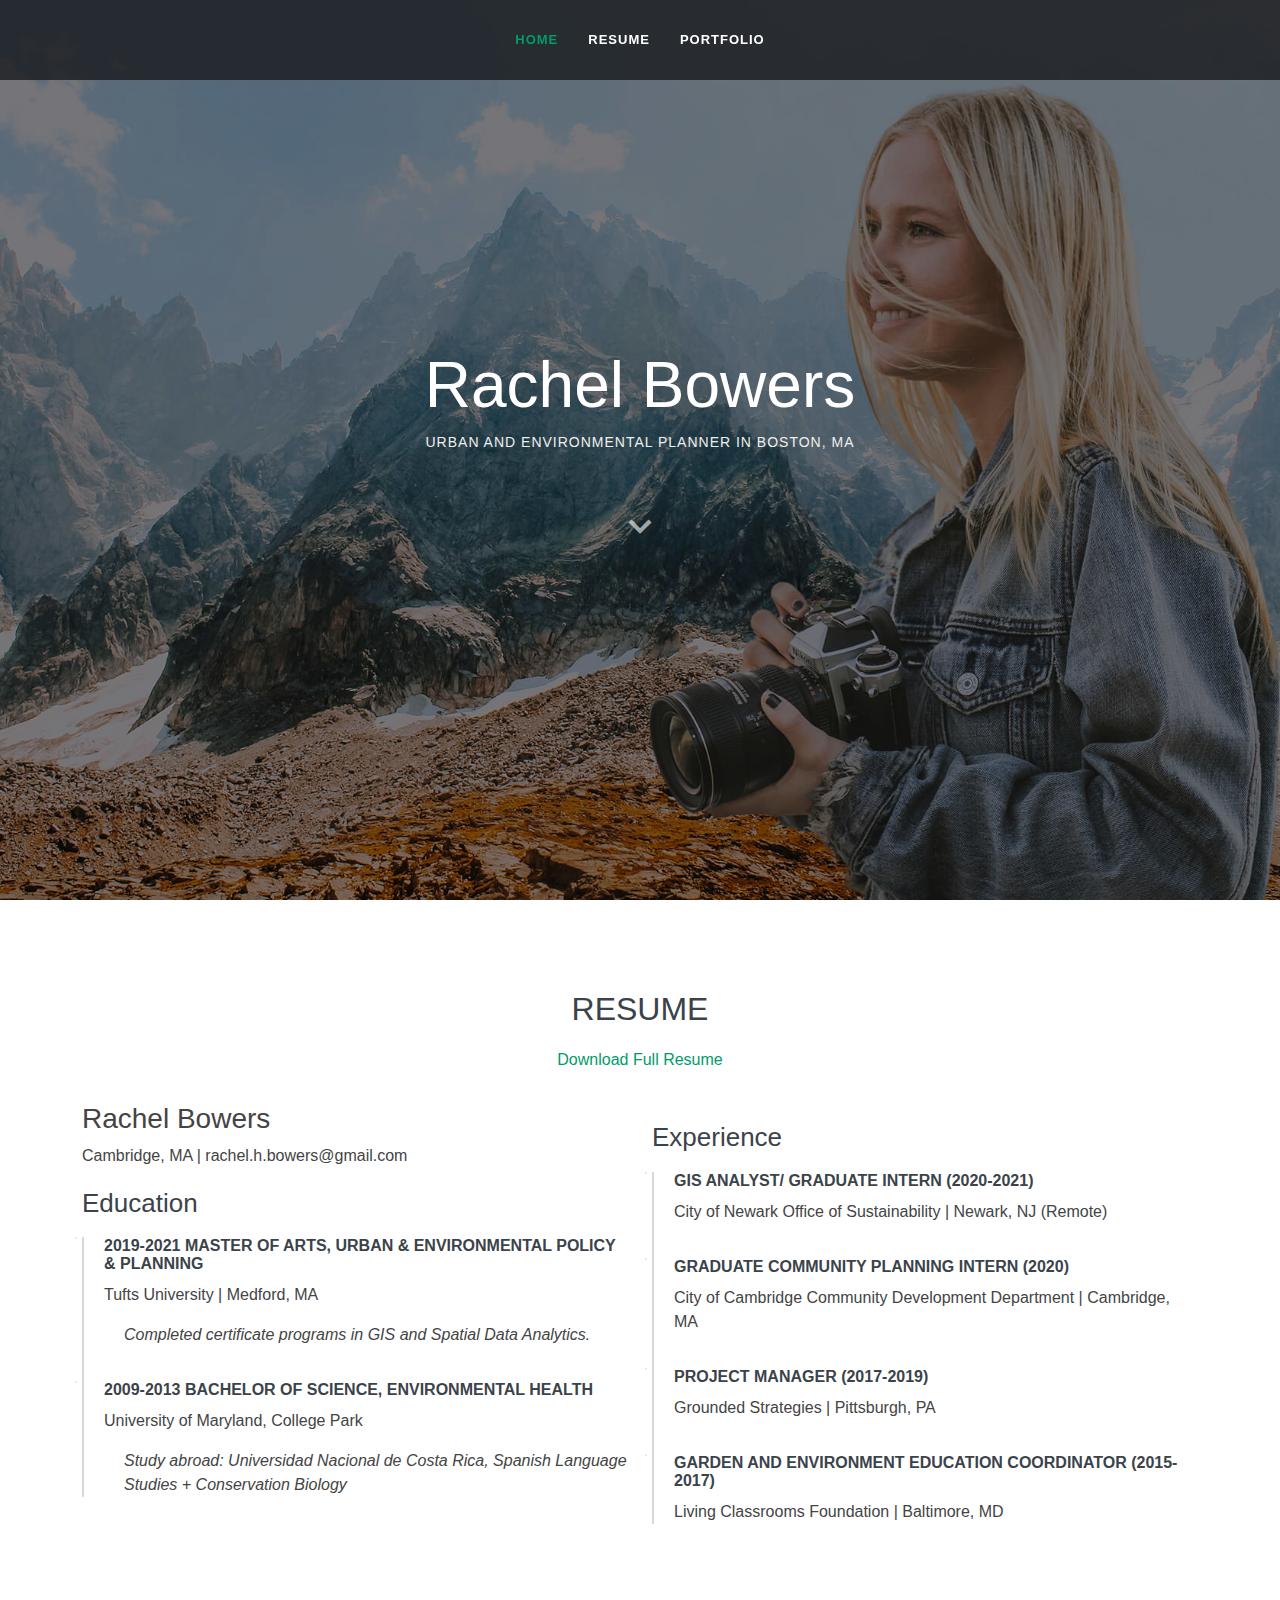
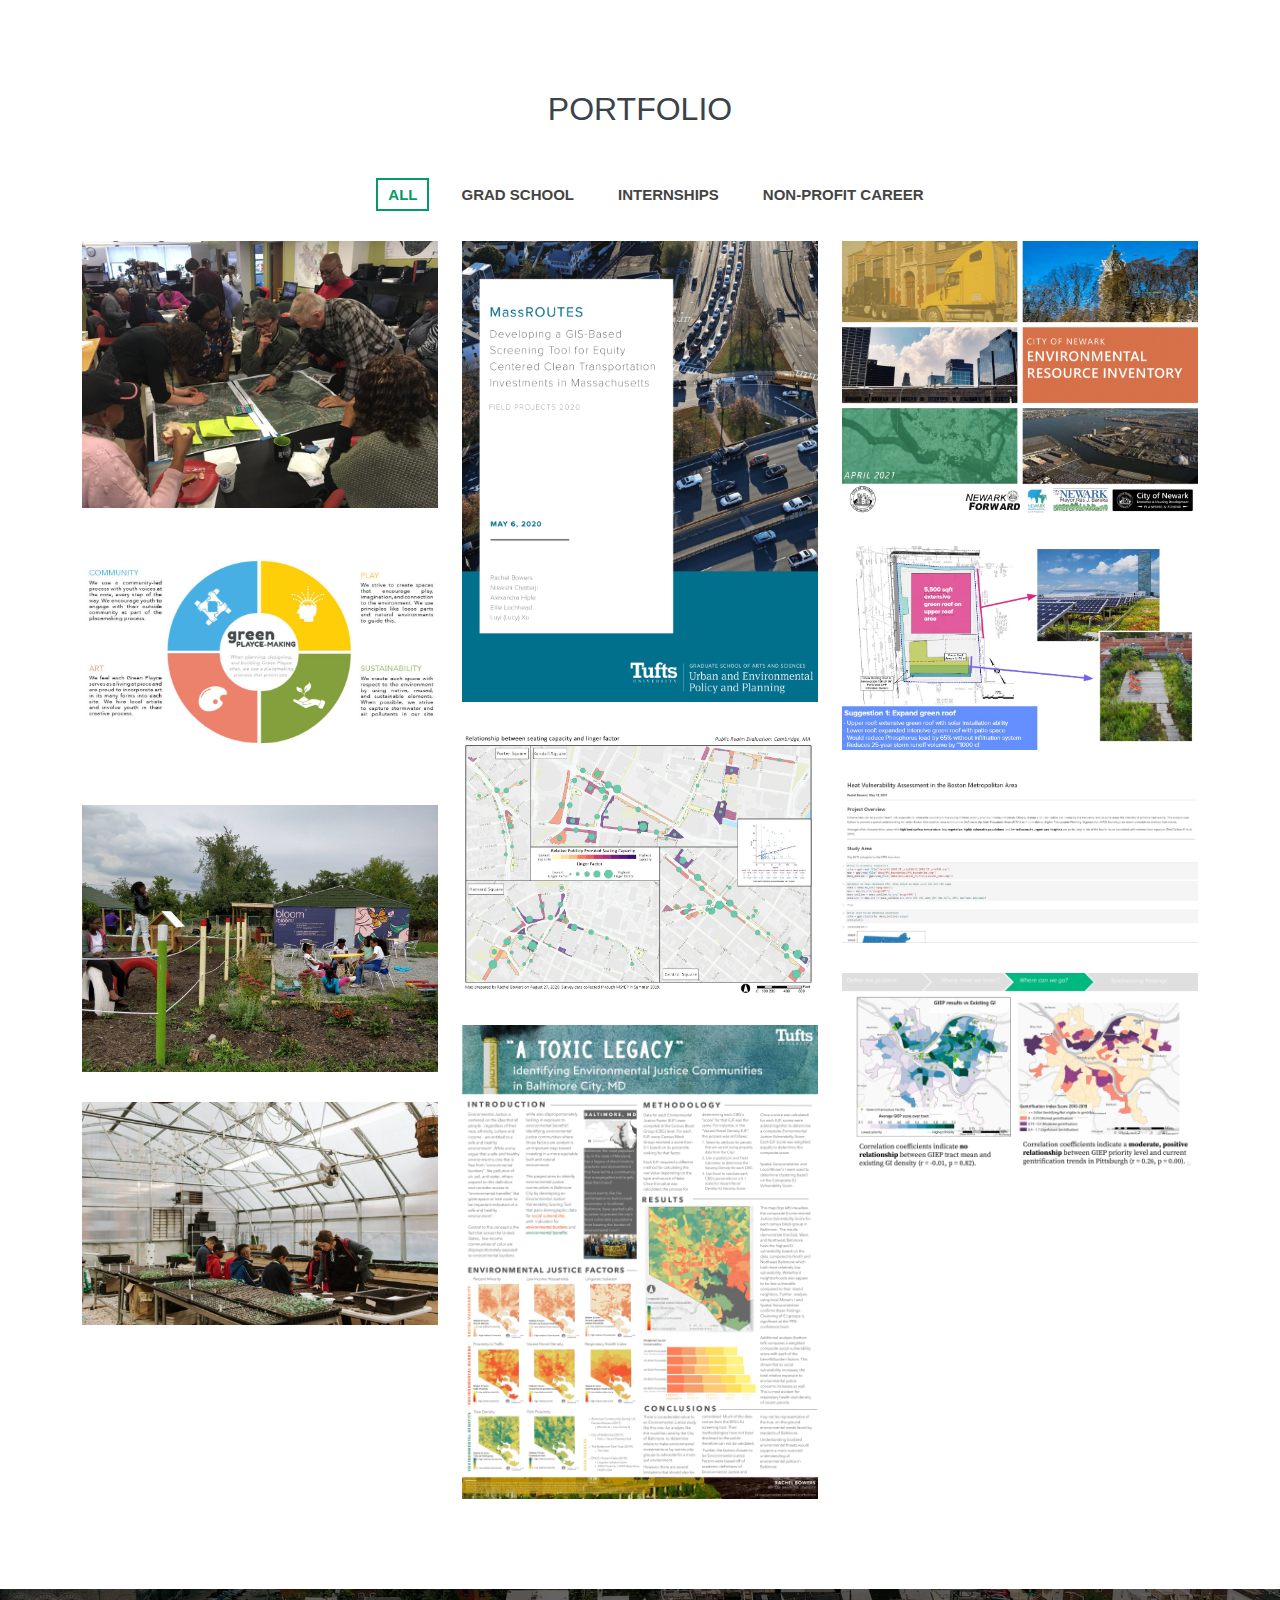
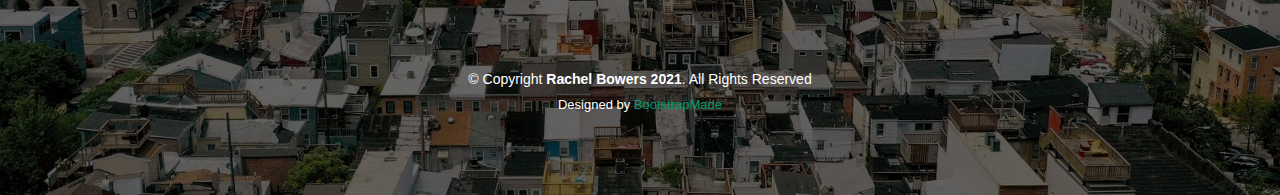
==== commit fd433b31: "test opening link in new tab" ====
--- a/index.html
+++ b/index.html
@@ -68,7 +68,7 @@
         <div class="section-title">
           <span></span>
           <h2>Resume</h2>
-          <p><a href="https://drive.google.com/file/d/1RMdsKe_zw7Ka8RPhaP7Cl99jAhT2v9xY/view?usp=sharing">Download Full Resume</a></p>
+          <p><a href="https://drive.google.com/file/d/1RMdsKe_zw7Ka8RPhaP7Cl99jAhT2v9xY/view?usp=sharing" target="_blank" rel="noopener noreferrer">Download Full Resume</a></p>
         </div>
 
         <div class="row">
--- a/assets/css/style.css
+++ b/assets/css/style.css
@@ -335,7 +335,7 @@
 #hero h2 {
   color: #eee;
   margin-bottom: 50px;
-  font-size: 13px;
+  font-size: 14px;
   font-weight: 400;
   letter-spacing: 1px;
   text-transform: uppercase;
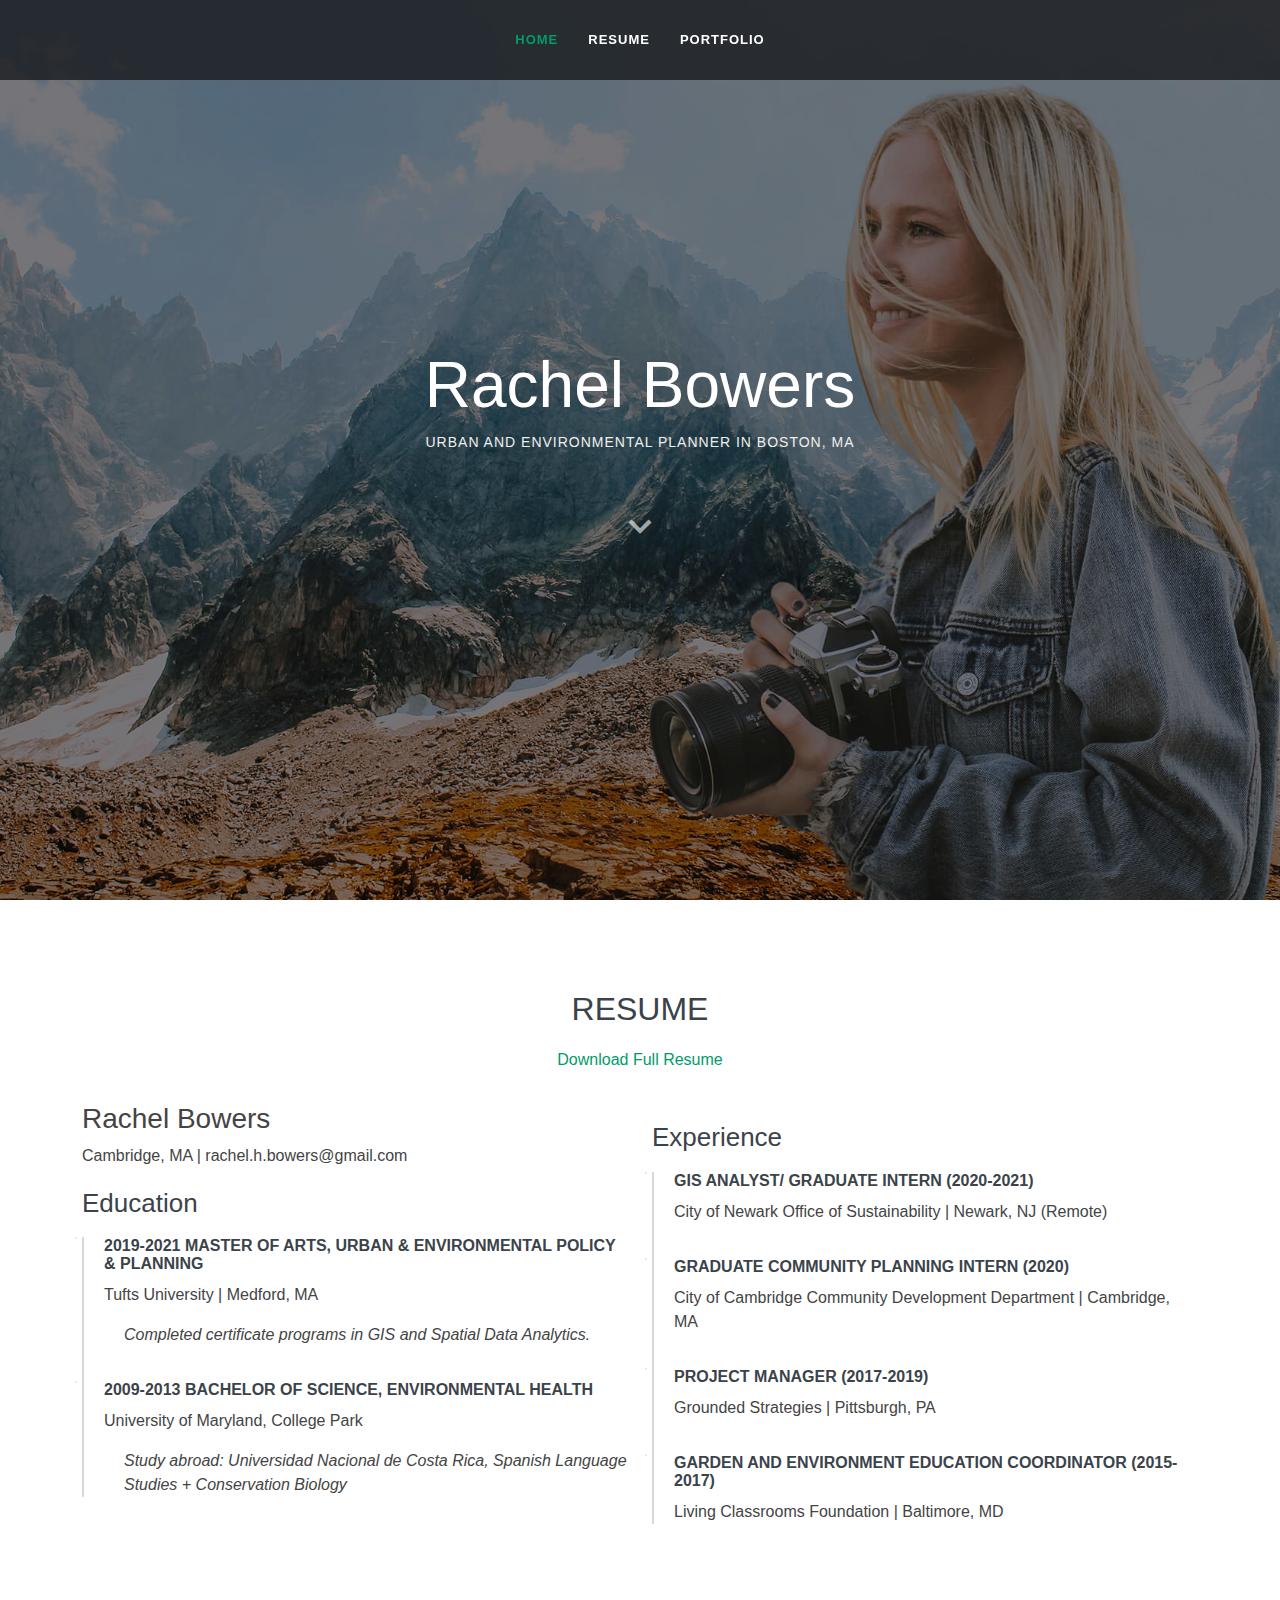
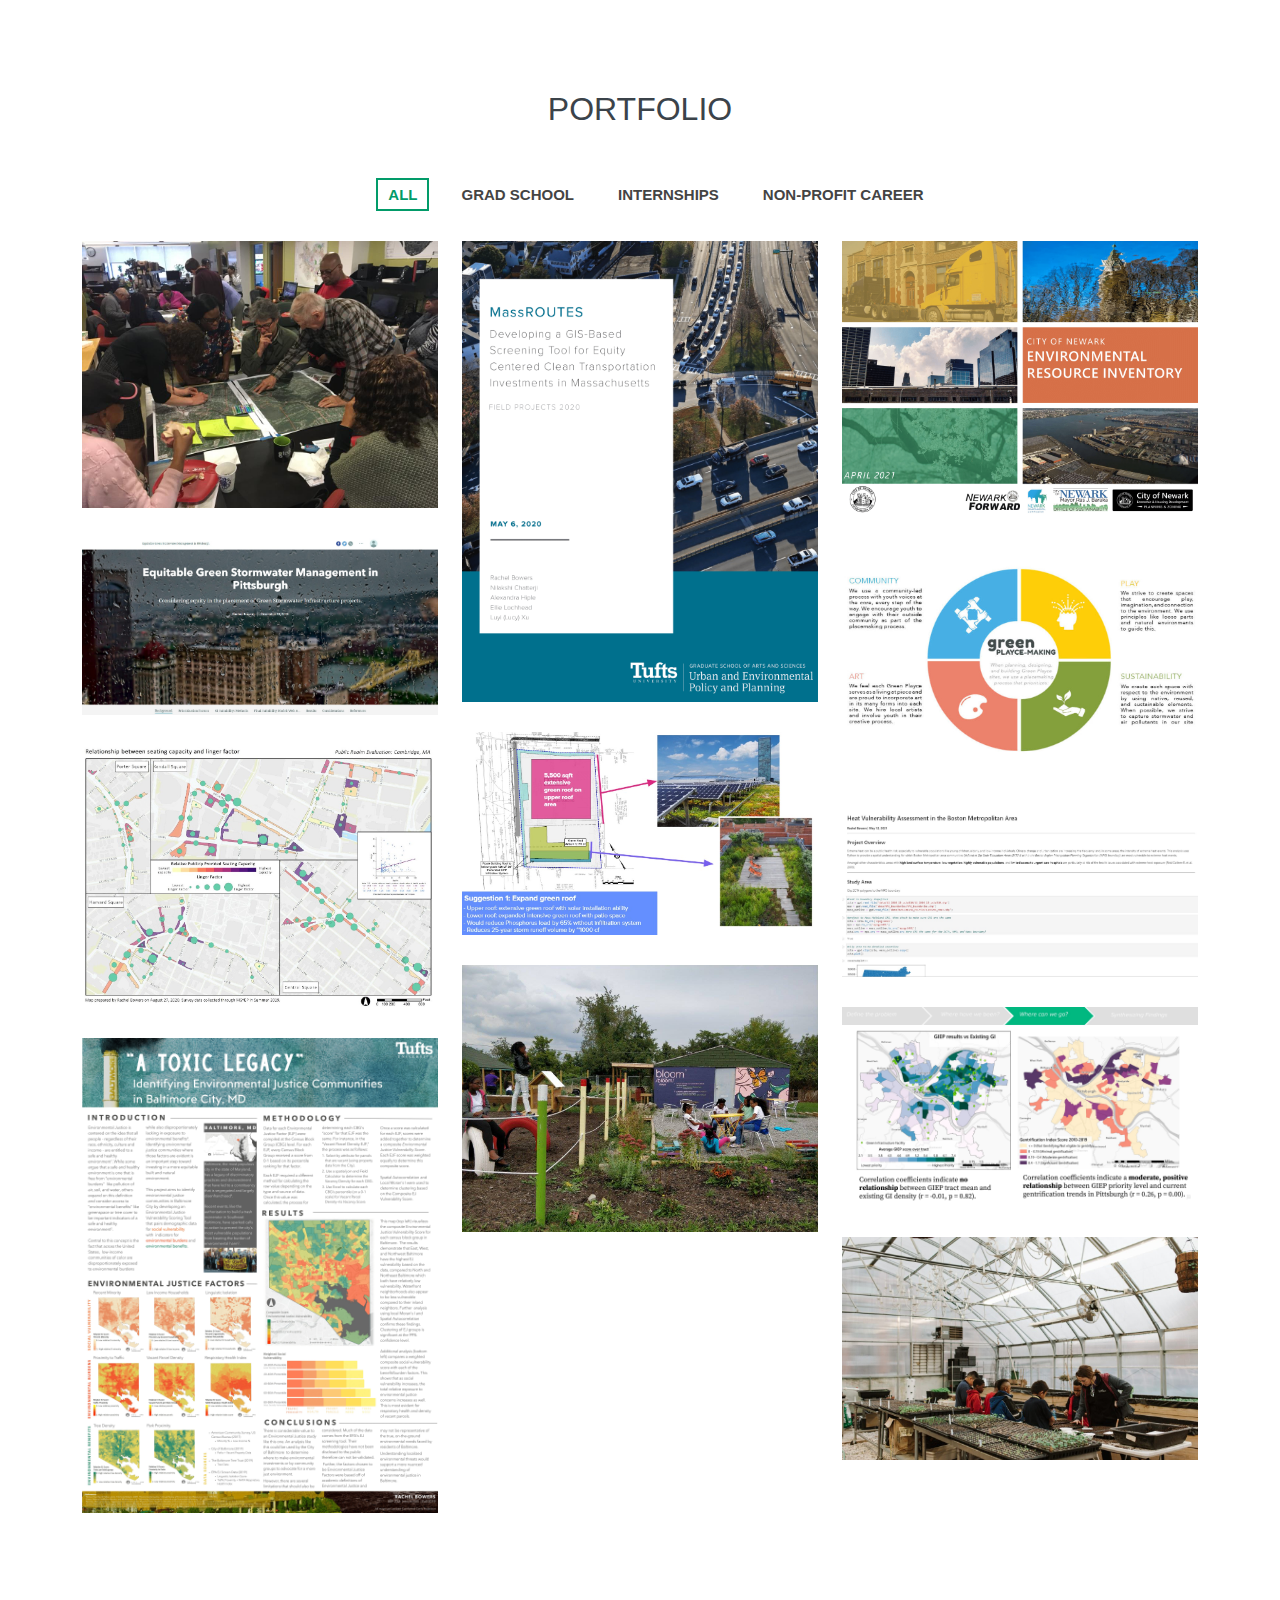
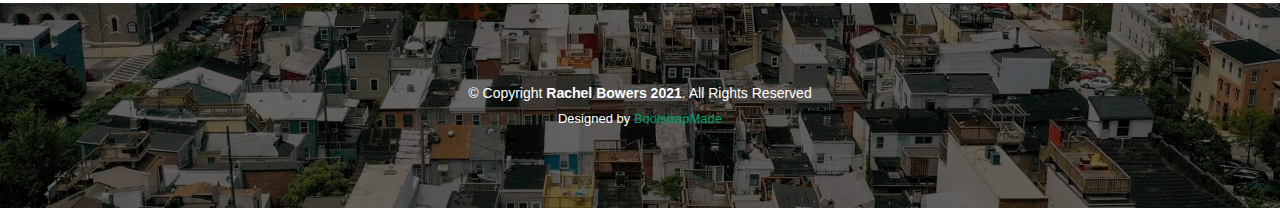
==== commit 0b3b6280: "added back storymap" ====
--- a/index.html
+++ b/index.html
@@ -176,6 +176,16 @@
             <div class="portfolio-info">
               <p><a href= "newark-eri.html" class="details-link" title="Click for Description">Newark Environmental Resources Inventory</a></p>
               <p>Internships</p>
+            </div>
+          </div>
+
+          <div class="col-lg-4 col-md-6 portfolio-item filter-card">
+            <div class="portfolio-img">
+              <img src="assets/img/portfolio/storymap.jpeg" class="img-fluid" alt=""></div>
+              <a class="portfolio-img" href="storymap.html" title="Click for Project Description" class="img-fluid"></a>
+            <div class="portfolio-info">
+              <p><a href= "storymap.html" class="details-link" title="Click for Description">Storymap: GI in Pittsburgh</a></p>
+              <p>Grad School</p>
             </div>
           </div>
 
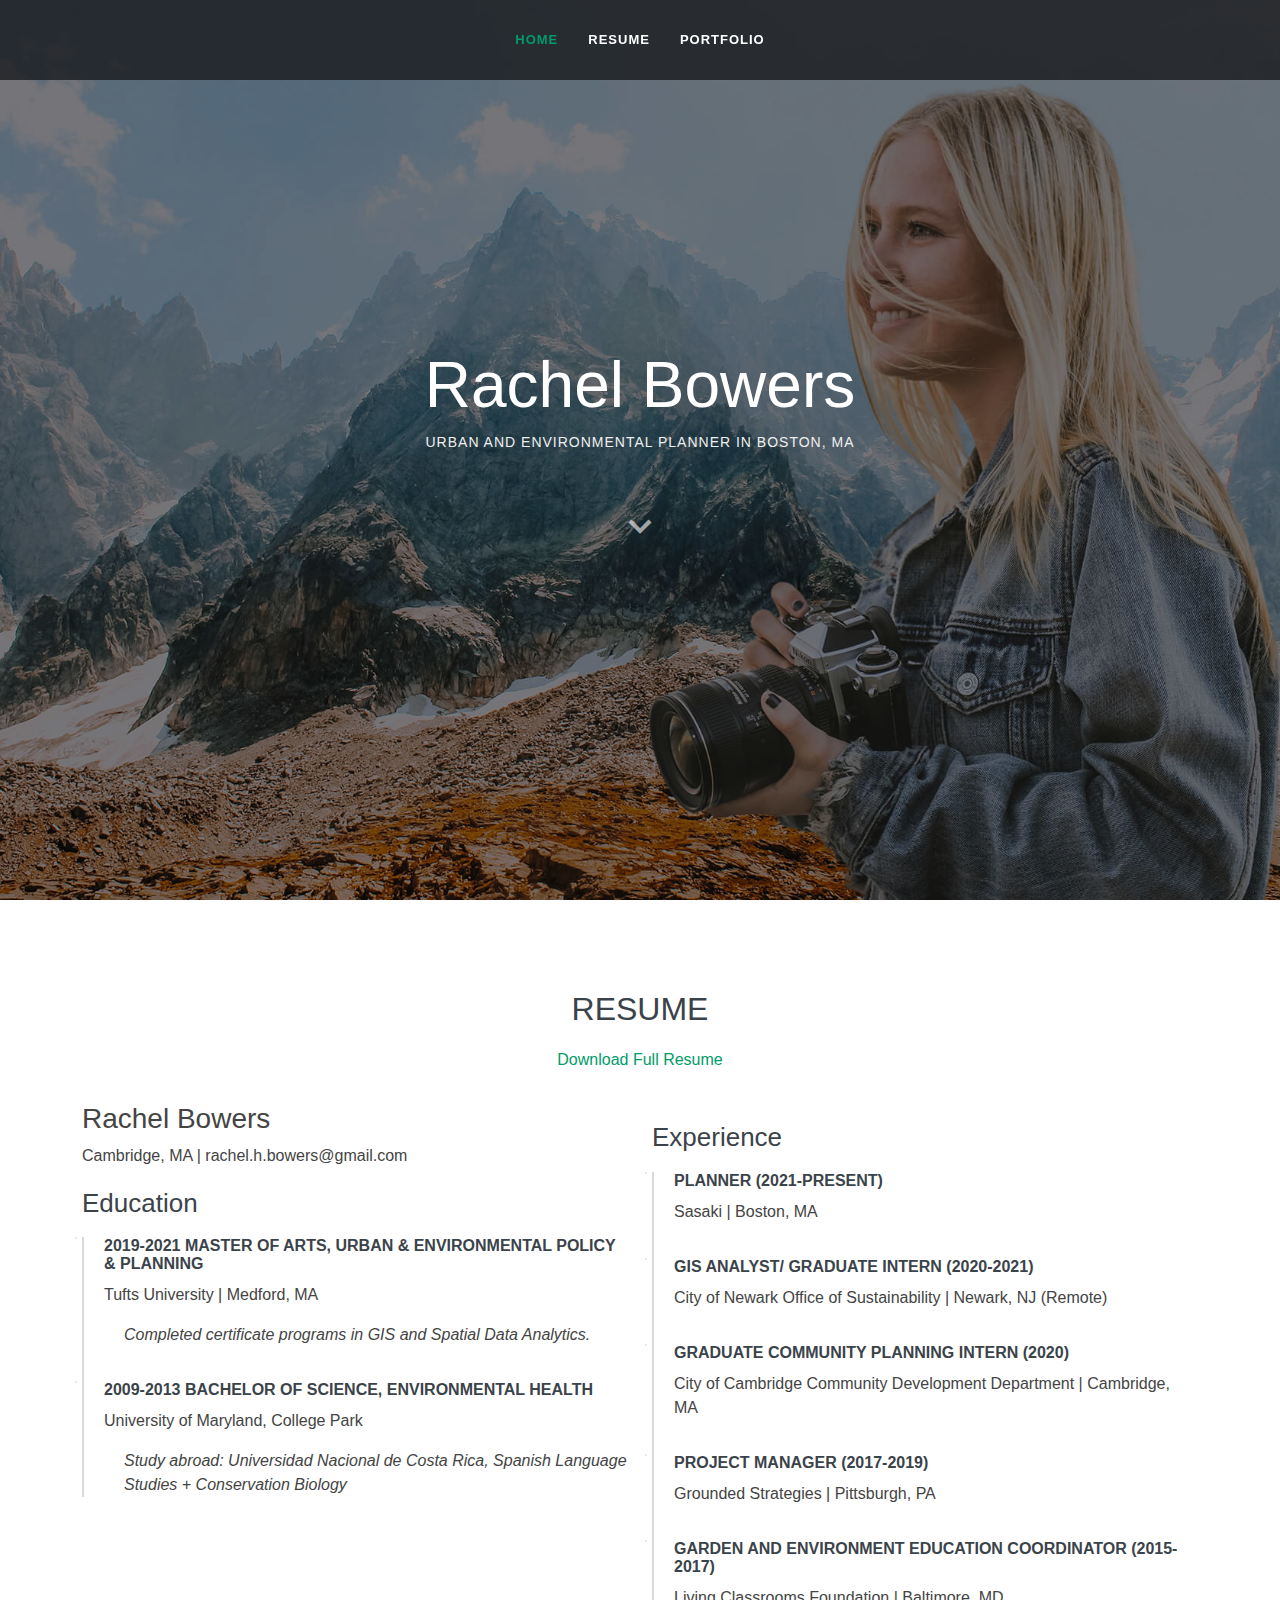
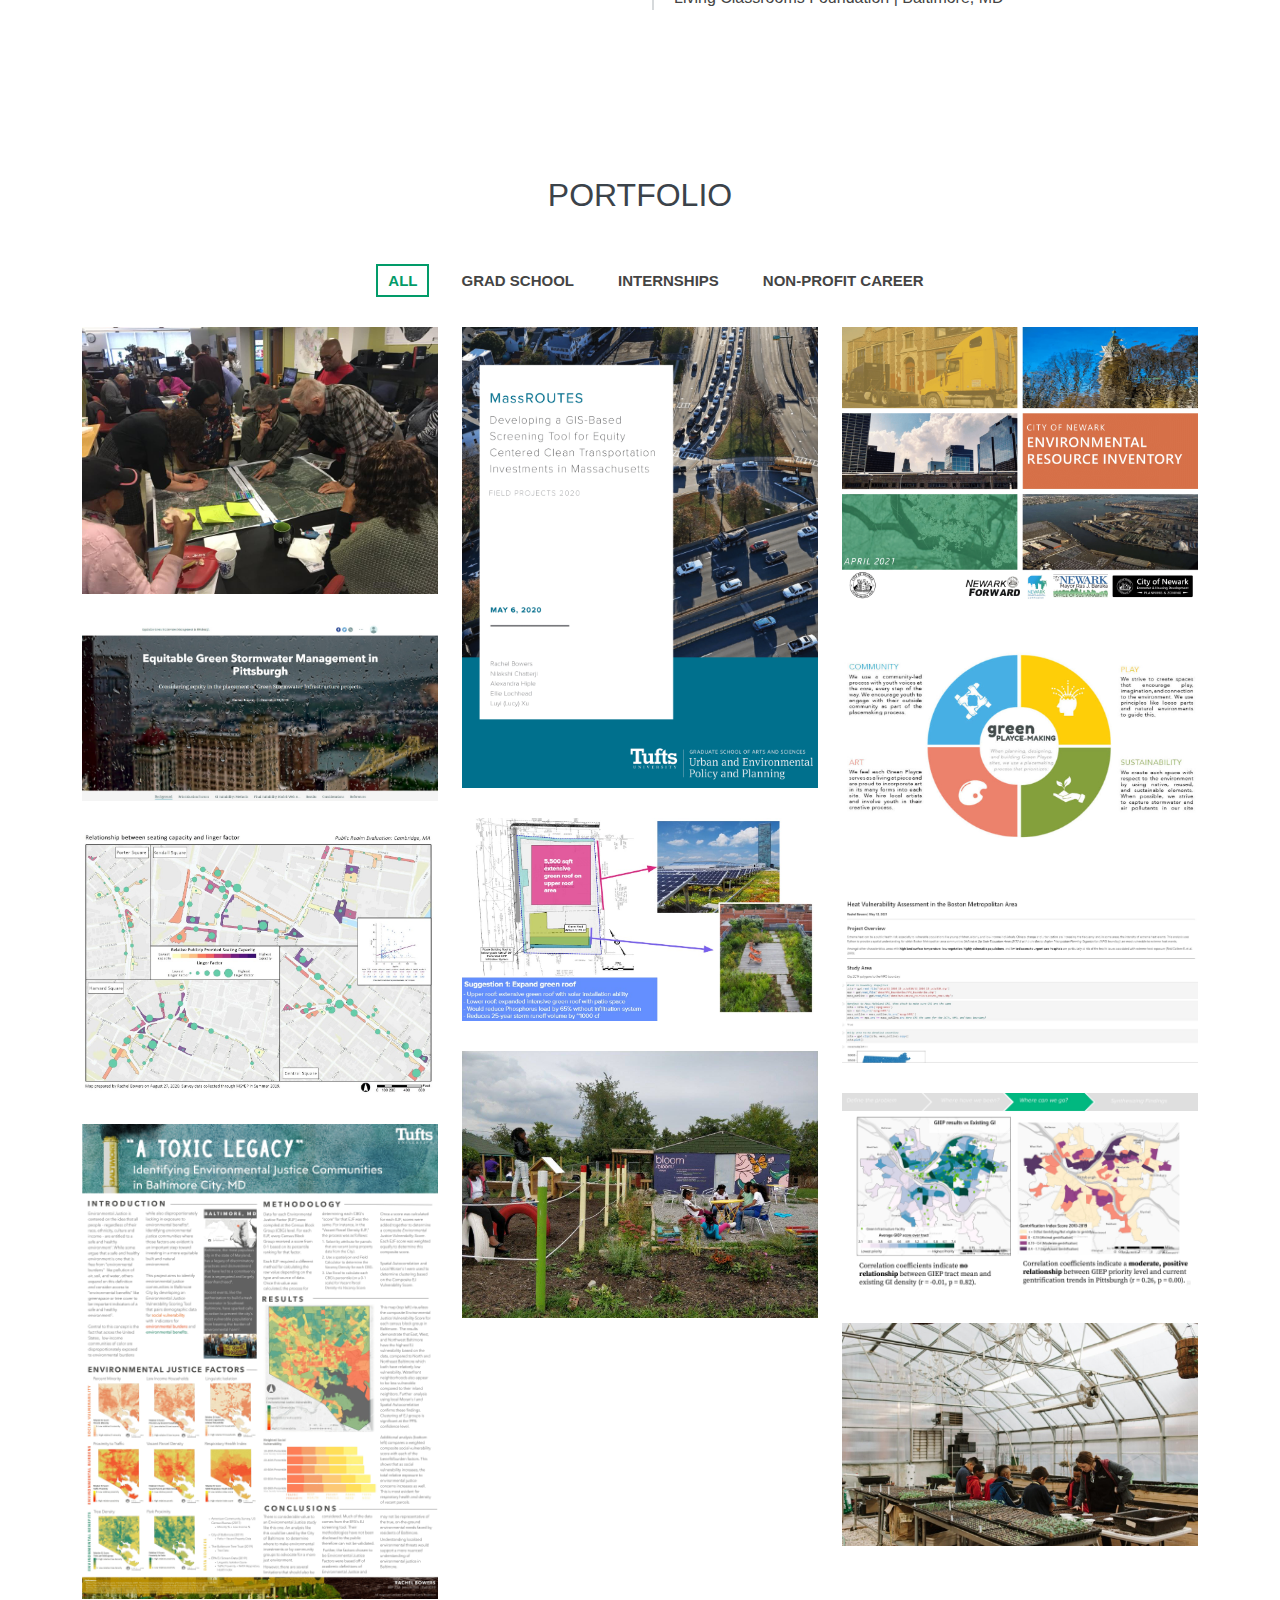
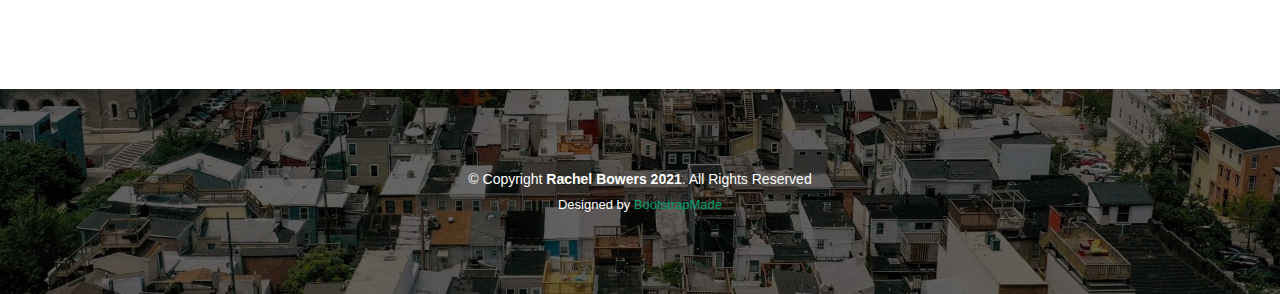
==== commit 8f72257f: "added sasaki to resume" ====
--- a/index.html
+++ b/index.html
@@ -32,6 +32,17 @@
   * Author: BootstrapMade.com
   * License: https://bootstrapmade.com/license/
   ======================================================== -->
+
+  <!-- Global site tag (gtag.js) - Google Analytics -->
+<script async src="https://www.googletagmanager.com/gtag/js?id=G-QTRFPMJKWP"></script>
+<script>
+  window.dataLayer = window.dataLayer || [];
+  function gtag(){dataLayer.push(arguments);}
+  gtag('js', new Date());
+
+  gtag('config', 'G-QTRFPMJKWP');
+</script>
+
 </head>
 
 <body>
@@ -100,6 +111,13 @@
           
           <div class="col-lg-6">
             <h3 class="resume-title">Experience</h3>
+
+            <div class="resume-item">
+              <h4> Planner (2021-Present)</h4>
+              <p> Sasaki | Boston, MA</p>
+
+            </div>
+            
             <div class="resume-item">
               <h4>GIS Analyst/ Graduate Intern (2020-2021)</h4>
               <p>City of Newark Office of Sustainability | Newark, NJ (Remote)</p>
@@ -179,7 +197,7 @@
             </div>
           </div>
 
-          <div class="col-lg-4 col-md-6 portfolio-item filter-card">
+          <div class="col-lg-4 col-md-6 portfolio-item filter-app">
             <div class="portfolio-img">
               <img src="assets/img/portfolio/storymap.jpeg" class="img-fluid" alt=""></div>
               <a class="portfolio-img" href="storymap.html" title="Click for Project Description" class="img-fluid"></a>
--- a/assets/css/style.css
+++ b/assets/css/style.css
@@ -902,7 +902,7 @@
   z-index: 3;
   right: 12px;
   transition: all ease-in-out 0.3s;
-  background: #029b68;
+  background: #21b987;
   padding: 10px 15px;
 }
 
@@ -928,7 +928,7 @@
 }
 
 .portfolio .portfolio-item .portfolio-info .preview-link:hover, .portfolio .portfolio-item .portfolio-info .details-link:hover {
-  color: #c5c5c5;
+  color: #fff;
 }
 
 
